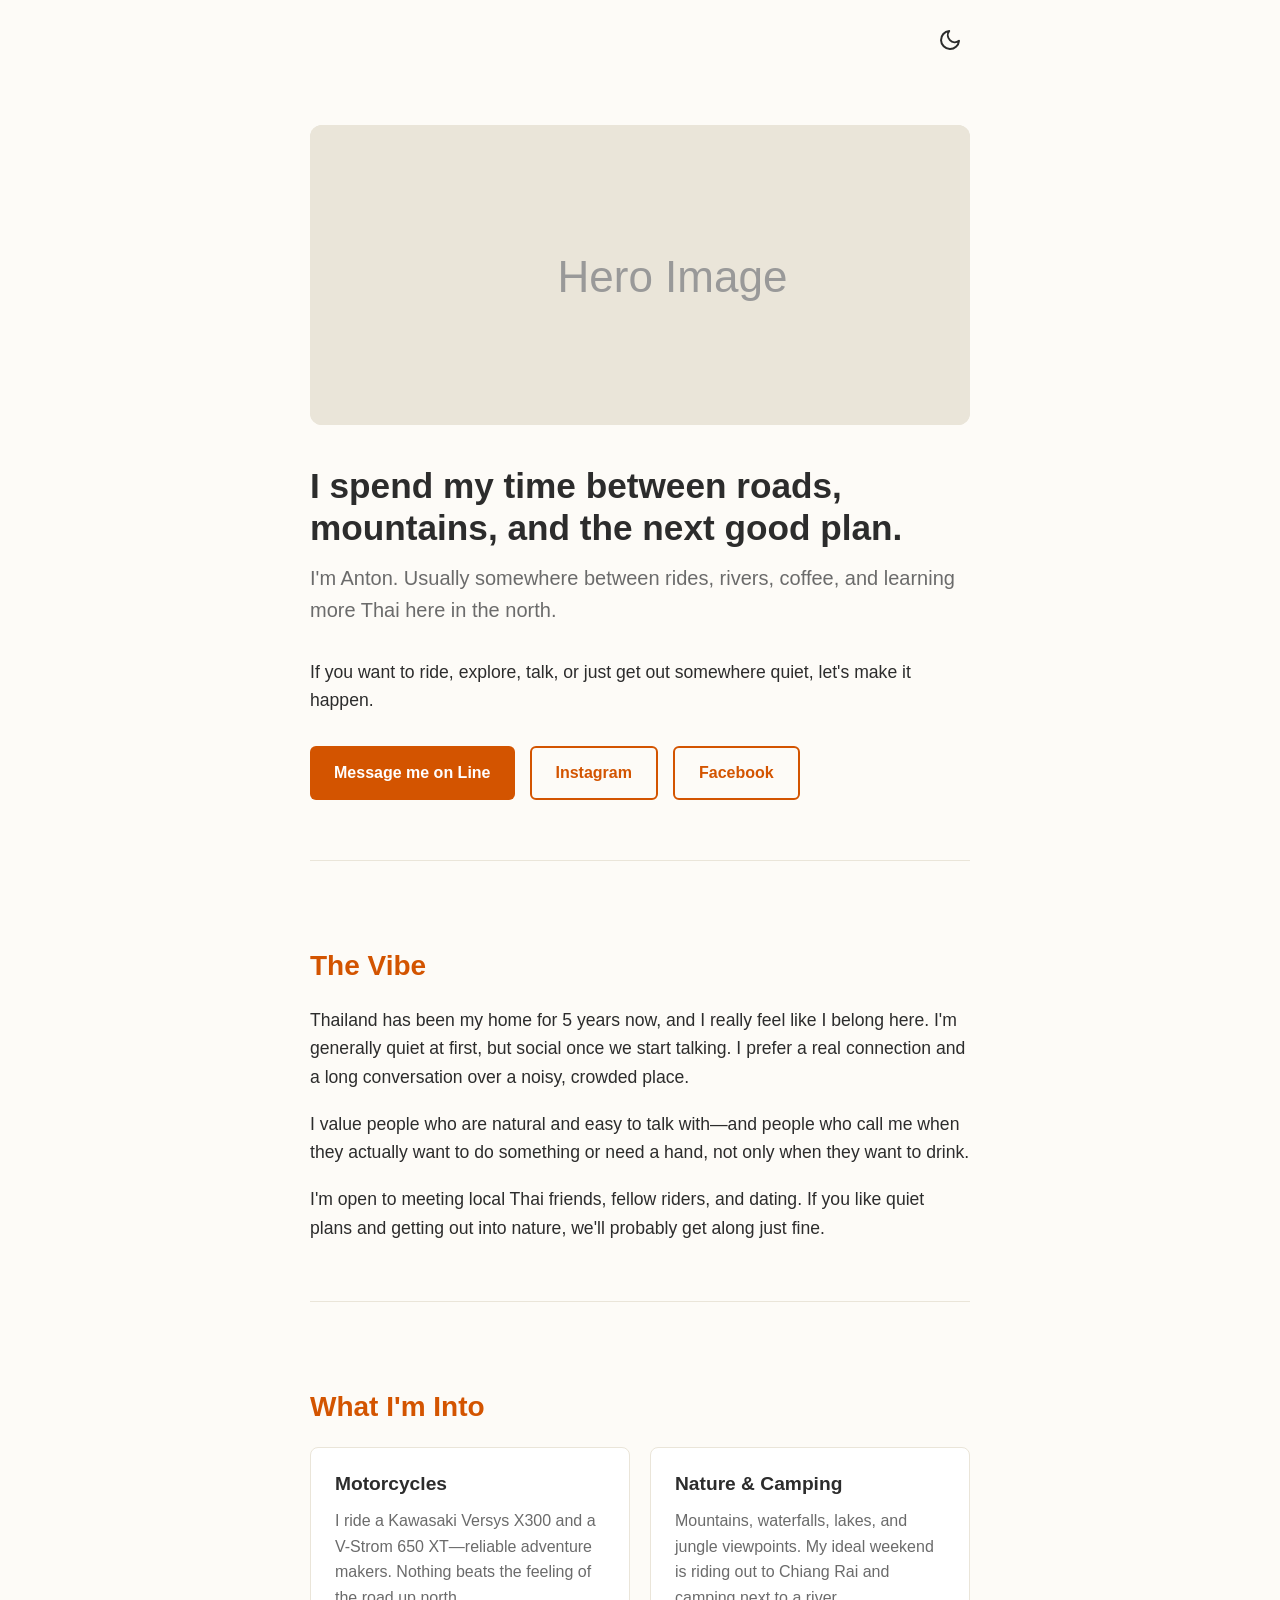
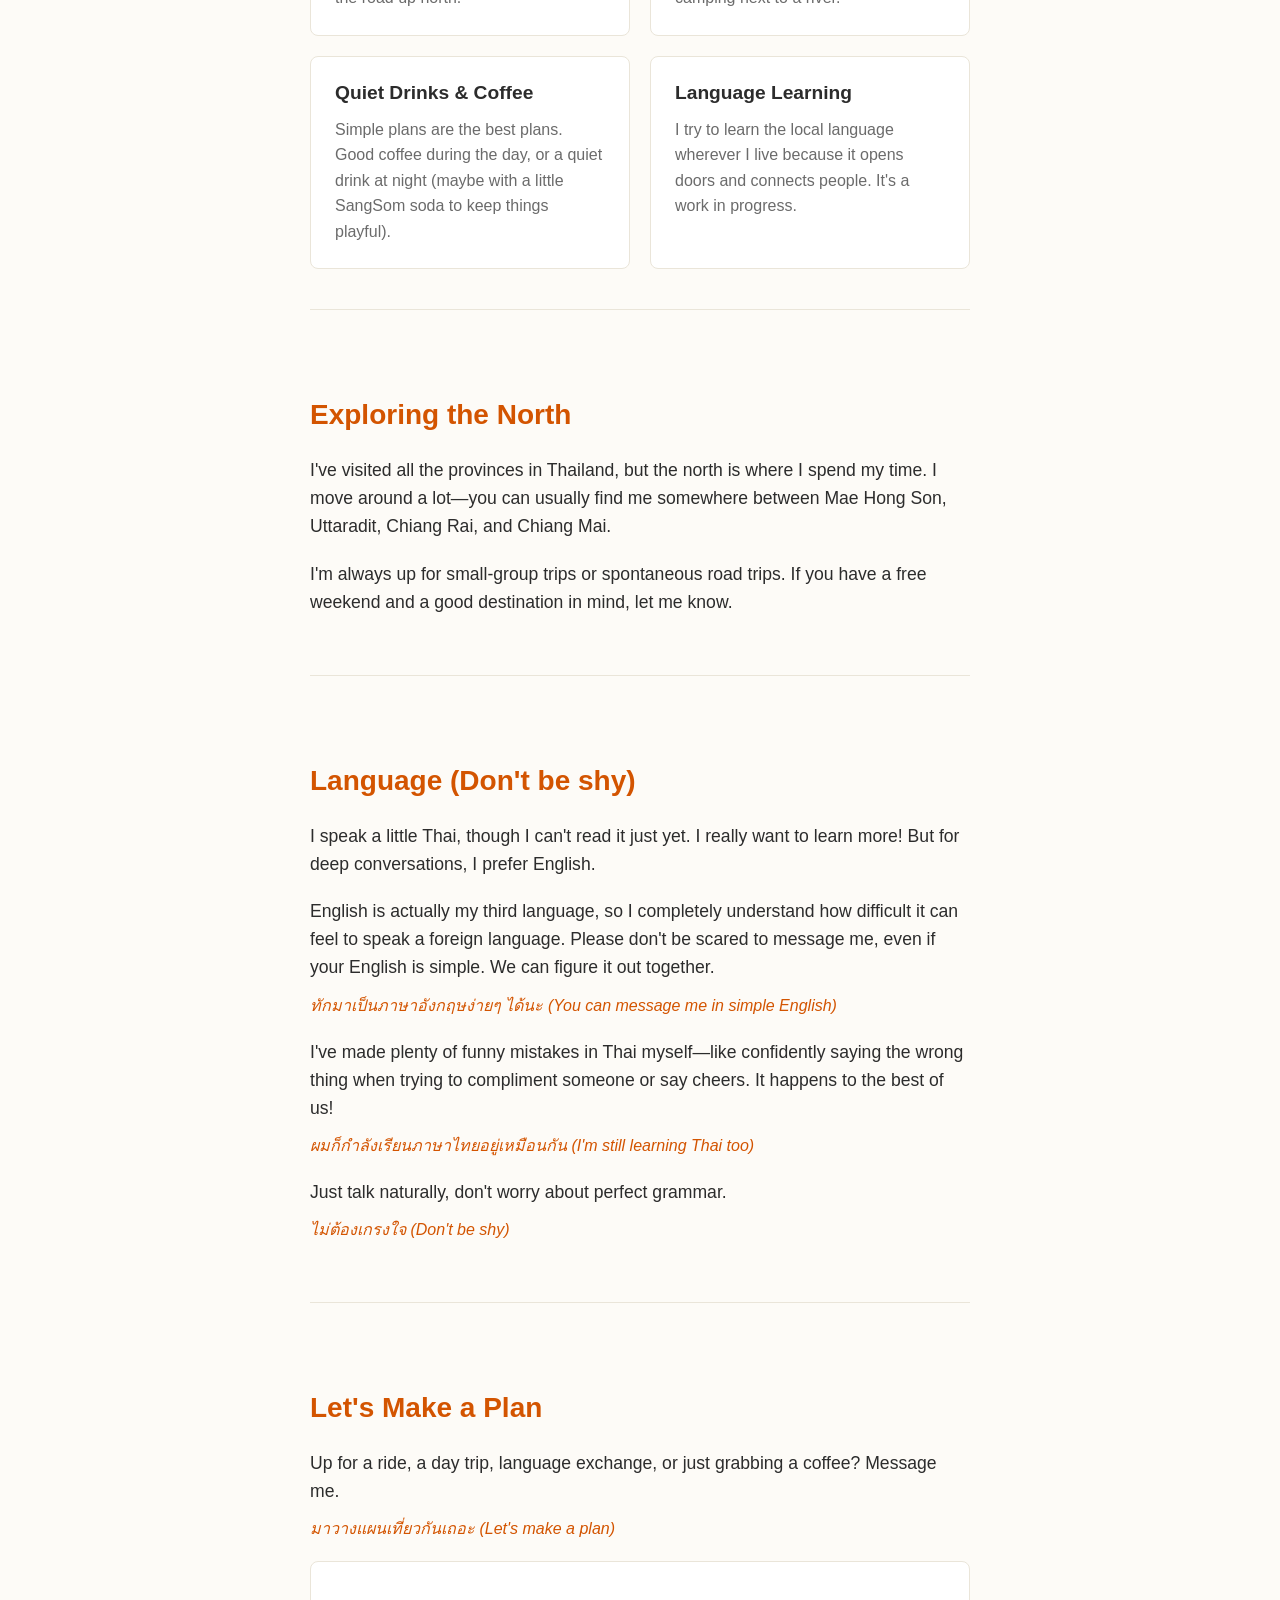
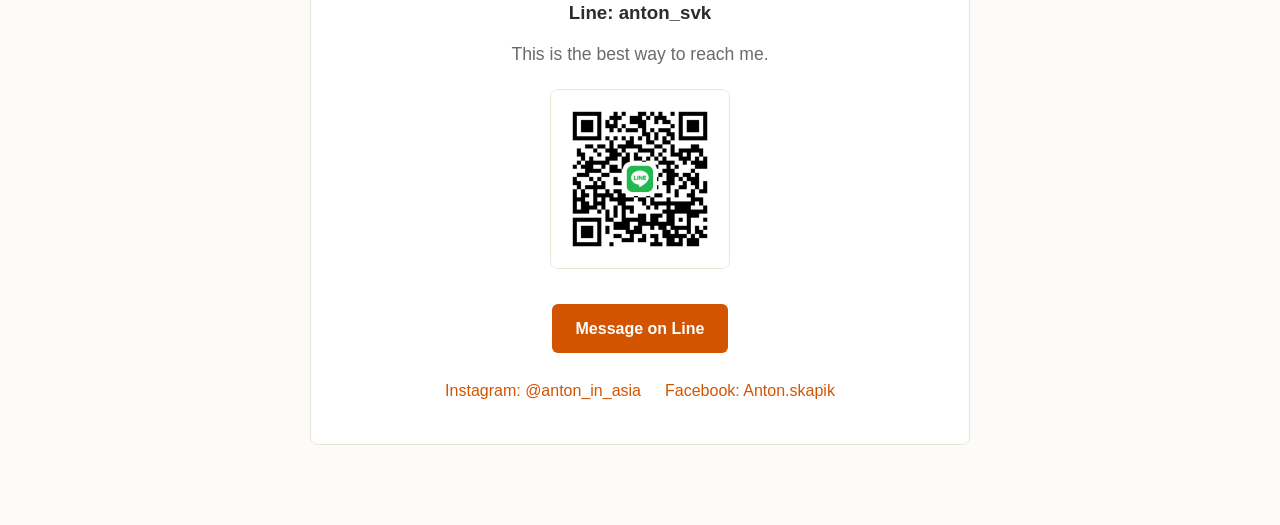
==== journey/index.html @ fae13934 "Add /journey personal landing page" ====
<!DOCTYPE html>
<html lang="en" data-theme="light">
<head>
    <meta charset="UTF-8">
    <meta name="viewport" content="width=device-width, initial-scale=1.0">
    <title>Anton | Let's explore together</title>
    <meta name="description" content="I spend my time between roads, mountains, and the next good plan in North Thailand. Let's explore.">
    <style>
        :root {
            --bg-color: #fdfbf7;
            --text-color: #2c2c2c;
            --text-muted: #6b6b6b;
            --accent-color: #d35400; /* Warm terracotta */
            --accent-hover: #e67e22;
            --card-bg: #ffffff;
            --border-color: #eae5d9;
        }

        [data-theme="dark"] {
            --bg-color: #1a1a1a;
            --text-color: #e8e8e8;
            --text-muted: #a0a0a0;
            --accent-color: #e67e22;
            --accent-hover: #d35400;
            --card-bg: #242424;
            --border-color: #333333;
        }

        * {
            box-sizing: border-box;
            margin: 0;
            padding: 0;
        }

        body {
            font-family: -apple-system, BlinkMacSystemFont, "Segoe UI", Roboto, Helvetica, Arial, sans-serif;
            background-color: var(--bg-color);
            color: var(--text-color);
            line-height: 1.6;
            transition: background-color 0.3s ease, color 0.3s ease;
        }

        .container {
            max-width: 700px;
            margin: 0 auto;
            padding: 0 20px;
        }

        /* Nav & Toggle */
        nav {
            display: flex;
            justify-content: flex-end;
            padding: 20px 0;
        }

        .theme-toggle {
            background: none;
            border: none;
            cursor: pointer;
            color: var(--text-color);
            font-size: 1.2rem;
            padding: 8px;
            border-radius: 50%;
            transition: background-color 0.3s ease;
        }

        .theme-toggle:hover {
            background-color: var(--border-color);
        }

        /* Typography */
        h1, h2, h3 {
            font-weight: 600;
            line-height: 1.2;
            margin-bottom: 1rem;
        }

        h1 {
            font-size: 2.2rem;
            margin-bottom: 0.8rem;
        }

        h2 {
            font-size: 1.75rem;
            margin-top: 3rem;
            margin-bottom: 1.5rem;
            color: var(--accent-color);
        }

        p {
            margin-bottom: 1.2rem;
            font-size: 1.1rem;
        }

        .thai-text {
            color: var(--accent-color);
            font-style: italic;
            font-size: 1rem;
            display: block;
            margin-top: -0.5rem;
            margin-bottom: 1.2rem;
        }

        /* Hero */
        .hero {
            padding: 40px 0 60px 0;
            text-align: left;
        }

        .hero-image {
            width: 100%;
            height: 300px;
            border-radius: 12px;
            object-fit: cover;
            margin-bottom: 2rem;
            background-color: var(--border-color);
        }

        .hero-subtitle {
            font-size: 1.25rem;
            color: var(--text-muted);
            margin-bottom: 2rem;
        }

        /* Buttons & Links */
        .btn {
            display: inline-flex;
            align-items: center;
            justify-content: center;
            padding: 12px 24px;
            background-color: var(--accent-color);
            color: #ffffff;
            text-decoration: none;
            border-radius: 6px;
            font-weight: 600;
            transition: background-color 0.2s ease;
            text-align: center;
        }

        [data-theme="dark"] .btn {
            color: #1a1a1a;
        }

        [data-theme="dark"] .btn:hover {
            color: #1a1a1a;
        }

        .btn:hover {
            background-color: var(--accent-hover);
            color: #ffffff;
        }

        .btn-outline {
            background-color: transparent;
            color: var(--accent-color);
            border: 2px solid var(--accent-color);
        }

        [data-theme="dark"] .btn-outline {
            color: var(--accent-color);
        }

        .btn-outline:hover {
            background-color: var(--accent-color);
            color: #ffffff;
        }

        [data-theme="dark"] .btn-outline:hover {
            color: #1a1a1a;
        }

        .cta-group {
            display: flex;
            gap: 15px;
            flex-wrap: wrap;
            margin-top: 2rem;
        }

        a {
            color: var(--accent-color);
            text-decoration: none;
        }

        a:hover {
            text-decoration: underline;
        }

        /* Sections */
        section {
            padding: 40px 0;
            border-bottom: 1px solid var(--border-color);
        }

        section:last-child {
            border-bottom: none;
            padding-bottom: 80px;
        }

        /* Cards for 'What I'm into' */
        .cards {
            display: grid;
            grid-template-columns: 1fr;
            gap: 20px;
        }

        @media (min-width: 600px) {
            .cards {
                grid-template-columns: 1fr 1fr;
            }
        }

        .card {
            background-color: var(--card-bg);
            border: 1px solid var(--border-color);
            padding: 24px;
            border-radius: 8px;
        }

        .card h3 {
            font-size: 1.2rem;
            margin-bottom: 0.8rem;
        }

        .card p {
            font-size: 1rem;
            margin-bottom: 0;
            color: var(--text-muted);
        }

        /* Contact Section */
        .contact-box {
            background-color: var(--card-bg);
            border: 1px solid var(--border-color);
            padding: 40px 20px;
            border-radius: 8px;
            text-align: center;
        }

        .qr-code {
            max-width: 180px;
            width: 100%;
            border-radius: 8px;
            margin: 20px auto;
            display: block;
            border: 1px solid var(--border-color);
        }

        .social-links {
            margin-top: 25px;
            display: flex;
            flex-direction: column;
            align-items: center;
            gap: 12px;
        }

        @media (min-width: 500px) {
            .social-links {
                flex-direction: row;
                justify-content: center;
                gap: 24px;
            }
        }

        .social-links a {
            font-weight: 500;
        }
    </style>
</head>
<body>
    <div class="container">
        <nav>
            <button class="theme-toggle" id="theme-toggle" aria-label="Toggle dark mode">
                <svg width="24" height="24" viewBox="0 0 24 24" fill="none" stroke="currentColor" stroke-width="2" stroke-linecap="round" stroke-linejoin="round" class="moon-icon"><path d="M21 12.79A9 9 0 1 1 11.21 3 7 7 0 0 0 21 12.79z"></path></svg>
            </button>
        </nav>

        <main>
            <!-- 1. Hero -->
            <section class="hero">
                <img src="data:image/svg+xml;charset=UTF-8,%3Csvg%20width%3D%22800%22%20height%3D%22400%22%20xmlns%3D%22http%3A%2F%2Fwww.w3.org%2F2000%2Fsvg%22%20viewBox%3D%220%200%20800%20400%22%20preserveAspectRatio%3D%22none%22%3E%3Crect%20width%3D%22800%22%20height%3D%22400%22%20fill%3D%22%23eae5d9%22%3E%3C%2Frect%3E%3Cg%3E%3Ctext%20x%3D%22300%22%20y%3D%22220%22%20fill%3D%22%23999%22%20font-family%3D%22sans-serif%22%20font-size%3D%2240pt%22%3EHero%20Image%3C%2Ftext%3E%3C%2Fg%3E%3C%2Fsvg%3E" alt="Anton exploring North Thailand" class="hero-image">
                <h1>I spend my time between roads, mountains, and the next good plan.</h1>
                <p class="hero-subtitle">I'm Anton. Usually somewhere between rides, rivers, coffee, and learning more Thai here in the north.</p>
                <p>If you want to ride, explore, talk, or just get out somewhere quiet, let's make it happen.</p>
                <div class="cta-group">
                    <a href="https://line.me/ti/p/~anton_svk" class="btn" target="_blank" rel="noopener noreferrer">Message me on Line</a>
                    <a href="https://instagram.com/anton_in_asia" class="btn btn-outline" target="_blank" rel="noopener noreferrer">Instagram</a>
                    <a href="https://facebook.com/Anton.skapik" class="btn btn-outline" target="_blank" rel="noopener noreferrer">Facebook</a>
                </div>
            </section>

            <!-- 2. About / vibe -->
            <section id="vibe">
                <h2>The Vibe</h2>
                <p>Thailand has been my home for 5 years now, and I really feel like I belong here. I'm generally quiet at first, but social once we start talking. I prefer a real connection and a long conversation over a noisy, crowded place.</p>
                <p>I value people who are natural and easy to talk with—and people who call me when they actually want to do something or need a hand, not only when they want to drink.</p>
                <p>I'm open to meeting local Thai friends, fellow riders, and dating. If you like quiet plans and getting out into nature, we'll probably get along just fine.</p>
            </section>

            <!-- 3. What I'm into -->
            <section id="interests">
                <h2>What I'm Into</h2>
                <div class="cards">
                    <div class="card">
                        <h3>Motorcycles</h3>
                        <p>I ride a Kawasaki Versys X300 and a V-Strom 650 XT—reliable adventure makers. Nothing beats the feeling of the road up north.</p>
                    </div>
                    <div class="card">
                        <h3>Nature & Camping</h3>
                        <p>Mountains, waterfalls, lakes, and jungle viewpoints. My ideal weekend is riding out to Chiang Rai and camping next to a river.</p>
                    </div>
                    <div class="card">
                        <h3>Quiet Drinks & Coffee</h3>
                        <p>Simple plans are the best plans. Good coffee during the day, or a quiet drink at night (maybe with a little SangSom soda to keep things playful).</p>
                    </div>
                    <div class="card">
                        <h3>Language Learning</h3>
                        <p>I try to learn the local language wherever I live because it opens doors and connects people. It's a work in progress.</p>
                    </div>
                </div>
            </section>

            <!-- 4. North Thailand / exploring -->
            <section id="exploring">
                <h2>Exploring the North</h2>
                <p>I've visited all the provinces in Thailand, but the north is where I spend my time. I move around a lot—you can usually find me somewhere between Mae Hong Son, Uttaradit, Chiang Rai, and Chiang Mai.</p>
                <p>I'm always up for small-group trips or spontaneous road trips. If you have a free weekend and a good destination in mind, let me know.</p>
            </section>

            <!-- 5. Language / don't be shy -->
            <section id="language">
                <h2>Language (Don't be shy)</h2>
                <p>I speak a little Thai, though I can't read it just yet. I really want to learn more! But for deep conversations, I prefer English.</p>
                <p>English is actually my third language, so I completely understand how difficult it can feel to speak a foreign language. Please don't be scared to message me, even if your English is simple. We can figure it out together.</p>
                <span class="thai-text">ทักมาเป็นภาษาอังกฤษง่ายๆ ได้นะ (You can message me in simple English)</span>

                <p>I've made plenty of funny mistakes in Thai myself—like confidently saying the wrong thing when trying to compliment someone or say cheers. It happens to the best of us!</p>
                <span class="thai-text">ผมก็กำลังเรียนภาษาไทยอยู่เหมือนกัน (I'm still learning Thai too)</span>

                <p>Just talk naturally, don't worry about perfect grammar.</p>
                <span class="thai-text">ไม่ต้องเกรงใจ (Don't be shy)</span>
            </section>

            <!-- 6. Contact / make a plan -->
            <section id="contact">
                <h2>Let's Make a Plan</h2>
                <p>Up for a ride, a day trip, language exchange, or just grabbing a coffee? Message me.</p>
                <span class="thai-text">มาวางแผนเที่ยวกันเถอะ (Let's make a plan)</span>

                <div class="contact-box">
                    <h3>Line: anton_svk</h3>
                    <p style="color: var(--text-muted); margin-top: 0.5rem;">This is the best way to reach me.</p>
                    <img src="line_qr.jpg" alt="Anton's Line QR Code" class="qr-code">
                    <a href="https://line.me/ti/p/~anton_svk" class="btn" target="_blank" rel="noopener noreferrer" style="margin-top: 15px;">Message on Line</a>

                    <div class="social-links">
                        <a href="https://instagram.com/anton_in_asia" target="_blank" rel="noopener noreferrer">Instagram: @anton_in_asia</a>
                        <a href="https://facebook.com/Anton.skapik" target="_blank" rel="noopener noreferrer">Facebook: Anton.skapik</a>
                    </div>
                </div>
            </section>
        </main>
    </div>

    <script>
        // Light/Dark mode toggle
        const themeToggle = document.getElementById('theme-toggle');
        const htmlElement = document.documentElement;

        // Check for saved user preference
        const savedTheme = localStorage.getItem('journey-theme');
        if (savedTheme) {
            htmlElement.setAttribute('data-theme', savedTheme);
        } else if (window.matchMedia && window.matchMedia('(prefers-color-scheme: dark)').matches) {
            htmlElement.setAttribute('data-theme', 'dark');
        }

        themeToggle.addEventListener('click', () => {
            const currentTheme = htmlElement.getAttribute('data-theme');
            const newTheme = currentTheme === 'dark' ? 'light' : 'dark';

            htmlElement.setAttribute('data-theme', newTheme);
            localStorage.setItem('journey-theme', newTheme);
        });
    </script>
</body>
</html>
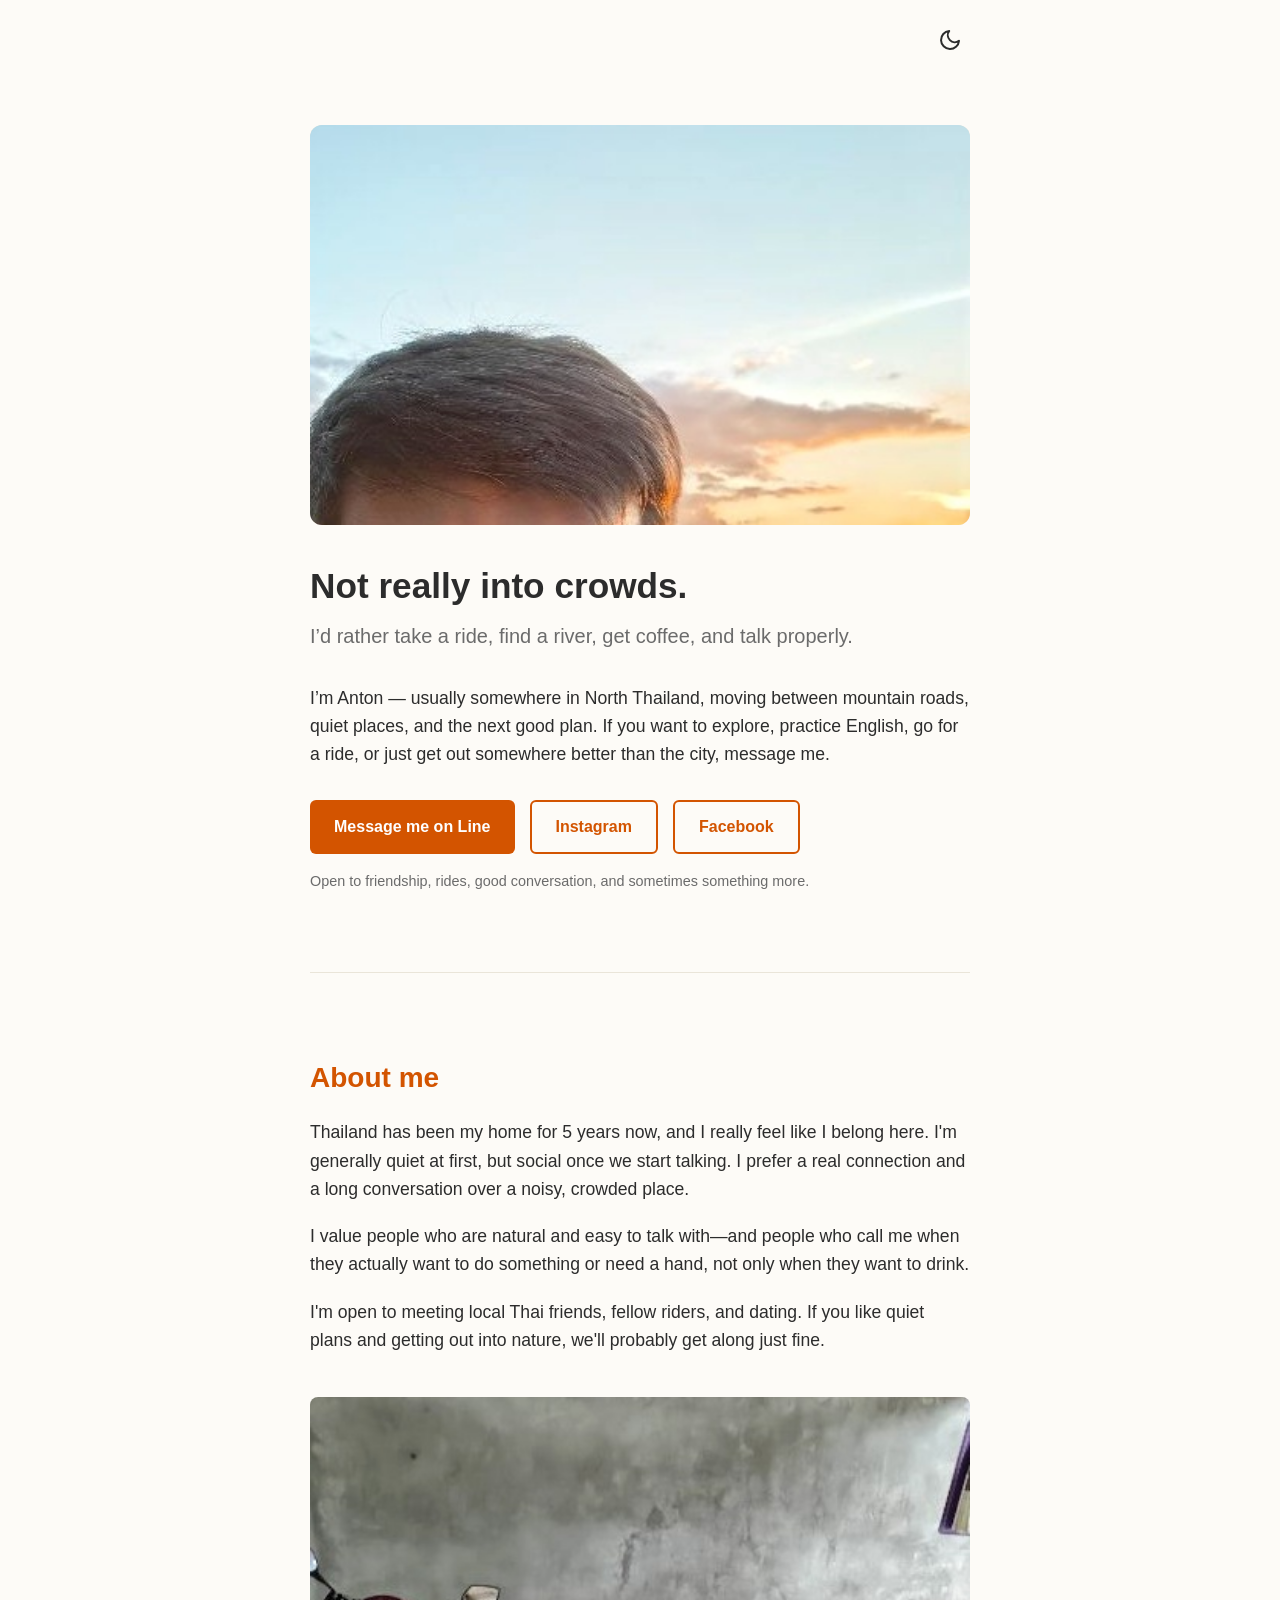
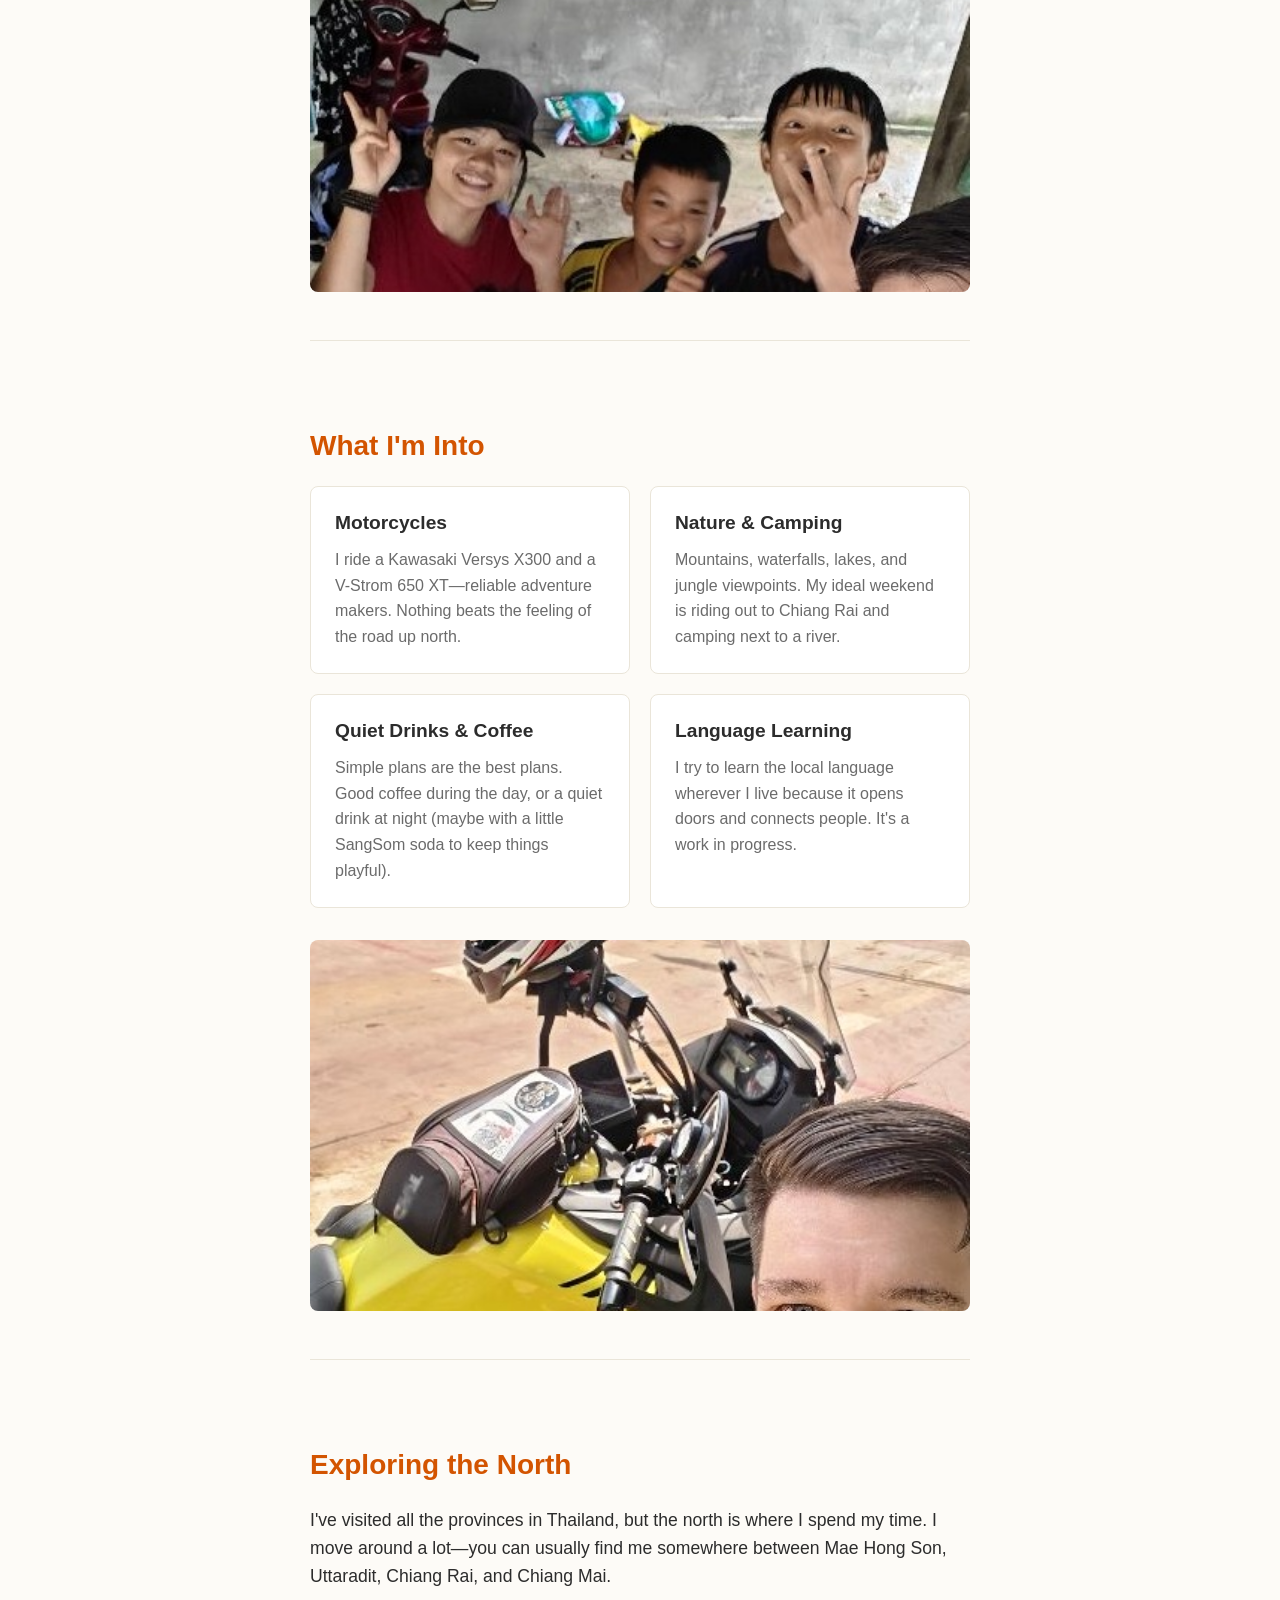
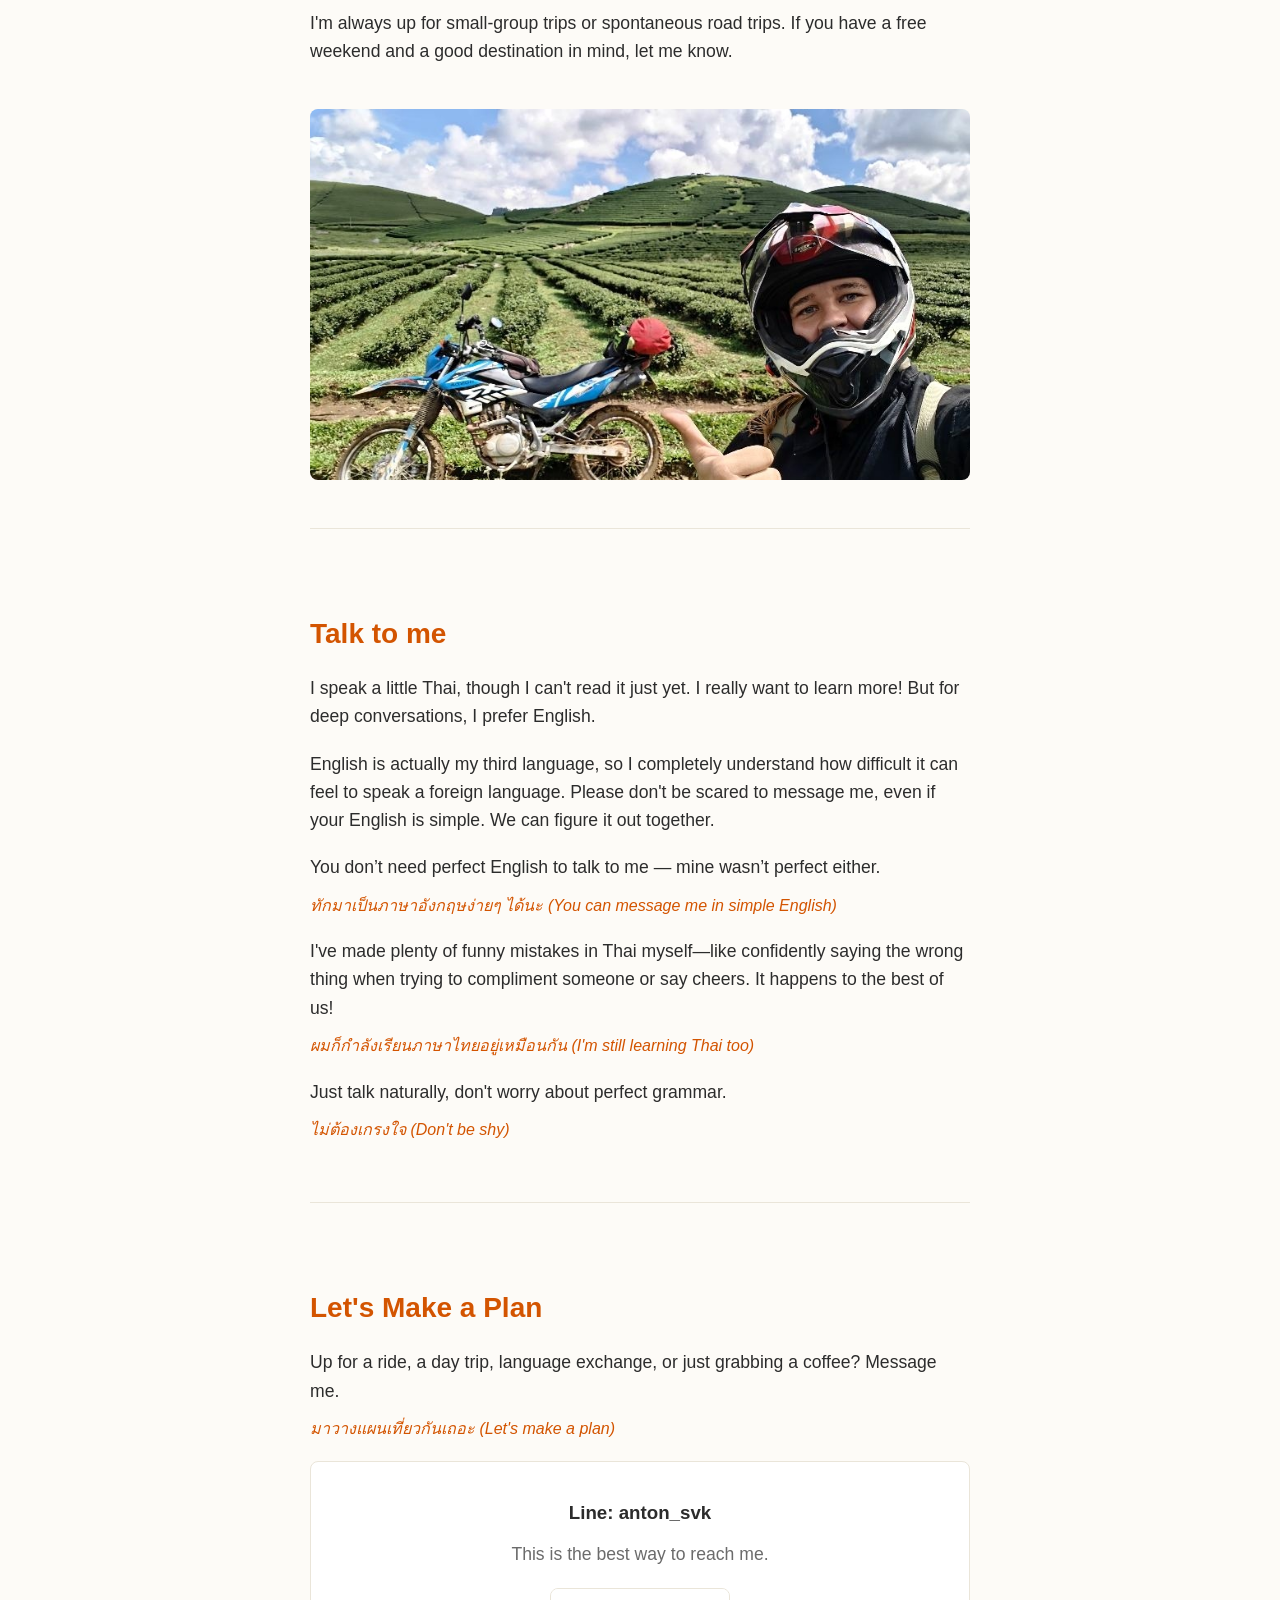
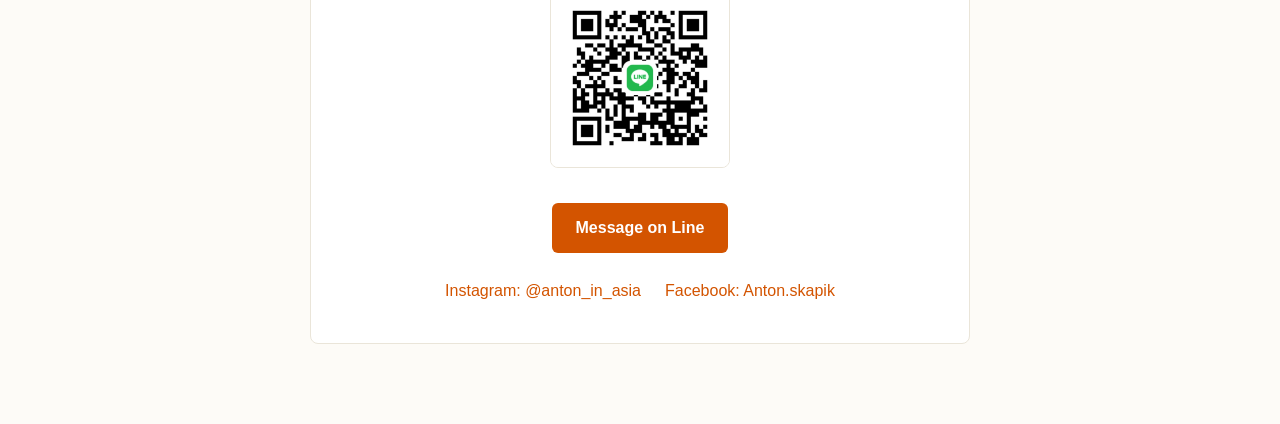
==== commit 311c4713: "Update journey page with new copy and photos" ====
--- a/journey/index.html
+++ b/journey/index.html
@@ -109,9 +109,10 @@
 
         .hero-image {
             width: 100%;
-            height: 300px;
+            height: 400px;
             border-radius: 12px;
             object-fit: cover;
+            object-position: center 20%;
             margin-bottom: 2rem;
             background-color: var(--border-color);
         }
@@ -277,23 +278,25 @@
         <main>
             <!-- 1. Hero -->
             <section class="hero">
-                <img src="data:image/svg+xml;charset=UTF-8,%3Csvg%20width%3D%22800%22%20height%3D%22400%22%20xmlns%3D%22http%3A%2F%2Fwww.w3.org%2F2000%2Fsvg%22%20viewBox%3D%220%200%20800%20400%22%20preserveAspectRatio%3D%22none%22%3E%3Crect%20width%3D%22800%22%20height%3D%22400%22%20fill%3D%22%23eae5d9%22%3E%3C%2Frect%3E%3Cg%3E%3Ctext%20x%3D%22300%22%20y%3D%22220%22%20fill%3D%22%23999%22%20font-family%3D%22sans-serif%22%20font-size%3D%2240pt%22%3EHero%20Image%3C%2Ftext%3E%3C%2Fg%3E%3C%2Fsvg%3E" alt="Anton exploring North Thailand" class="hero-image">
-                <h1>I spend my time between roads, mountains, and the next good plan.</h1>
-                <p class="hero-subtitle">I'm Anton. Usually somewhere between rides, rivers, coffee, and learning more Thai here in the north.</p>
-                <p>If you want to ride, explore, talk, or just get out somewhere quiet, let's make it happen.</p>
+                <img src="32409d59.jpg" alt="Anton exploring North Thailand" class="hero-image">
+                <h1>Not really into crowds.</h1>
+                <p class="hero-subtitle">I’d rather take a ride, find a river, get coffee, and talk properly.</p>
+                <p>I’m Anton — usually somewhere in North Thailand, moving between mountain roads, quiet places, and the next good plan. If you want to explore, practice English, go for a ride, or just get out somewhere better than the city, message me.</p>
                 <div class="cta-group">
                     <a href="https://line.me/ti/p/~anton_svk" class="btn" target="_blank" rel="noopener noreferrer">Message me on Line</a>
                     <a href="https://instagram.com/anton_in_asia" class="btn btn-outline" target="_blank" rel="noopener noreferrer">Instagram</a>
                     <a href="https://facebook.com/Anton.skapik" class="btn btn-outline" target="_blank" rel="noopener noreferrer">Facebook</a>
                 </div>
+                <p style="font-size: 0.9rem; color: var(--text-muted); margin-top: 1rem;">Open to friendship, rides, good conversation, and sometimes something more.</p>
             </section>
 
             <!-- 2. About / vibe -->
             <section id="vibe">
-                <h2>The Vibe</h2>
+                <h2>About me</h2>
                 <p>Thailand has been my home for 5 years now, and I really feel like I belong here. I'm generally quiet at first, but social once we start talking. I prefer a real connection and a long conversation over a noisy, crowded place.</p>
                 <p>I value people who are natural and easy to talk with—and people who call me when they actually want to do something or need a hand, not only when they want to drink.</p>
                 <p>I'm open to meeting local Thai friends, fellow riders, and dating. If you like quiet plans and getting out into nature, we'll probably get along just fine.</p>
+                <img src="a9fad962.jpg" alt="Anton with local kids" style="width: 100%; border-radius: 8px; margin-top: 1.5rem; object-fit: cover; aspect-ratio: 4/3; object-position: center top;">
             </section>
 
             <!-- 3. What I'm into -->
@@ -317,6 +320,7 @@
                         <p>I try to learn the local language wherever I live because it opens doors and connects people. It's a work in progress.</p>
                     </div>
                 </div>
+                <img src="44caabcc.jpg" alt="Anton with motorbike" style="width: 100%; border-radius: 8px; margin-top: 2rem; object-fit: cover; aspect-ratio: 16/9; object-position: center;">
             </section>
 
             <!-- 4. North Thailand / exploring -->
@@ -324,13 +328,15 @@
                 <h2>Exploring the North</h2>
                 <p>I've visited all the provinces in Thailand, but the north is where I spend my time. I move around a lot—you can usually find me somewhere between Mae Hong Son, Uttaradit, Chiang Rai, and Chiang Mai.</p>
                 <p>I'm always up for small-group trips or spontaneous road trips. If you have a free weekend and a good destination in mind, let me know.</p>
+                <img src="e7f54124.jpg" alt="Scenic mountain view" style="width: 100%; border-radius: 8px; margin-top: 1.5rem; object-fit: cover; aspect-ratio: 16/9; object-position: center;">
             </section>
 
             <!-- 5. Language / don't be shy -->
             <section id="language">
-                <h2>Language (Don't be shy)</h2>
+                <h2>Talk to me</h2>
                 <p>I speak a little Thai, though I can't read it just yet. I really want to learn more! But for deep conversations, I prefer English.</p>
                 <p>English is actually my third language, so I completely understand how difficult it can feel to speak a foreign language. Please don't be scared to message me, even if your English is simple. We can figure it out together.</p>
+                <p>You don’t need perfect English to talk to me — mine wasn’t perfect either.</p>
                 <span class="thai-text">ทักมาเป็นภาษาอังกฤษง่ายๆ ได้นะ (You can message me in simple English)</span>
 
                 <p>I've made plenty of funny mistakes in Thai myself—like confidently saying the wrong thing when trying to compliment someone or say cheers. It happens to the best of us!</p>
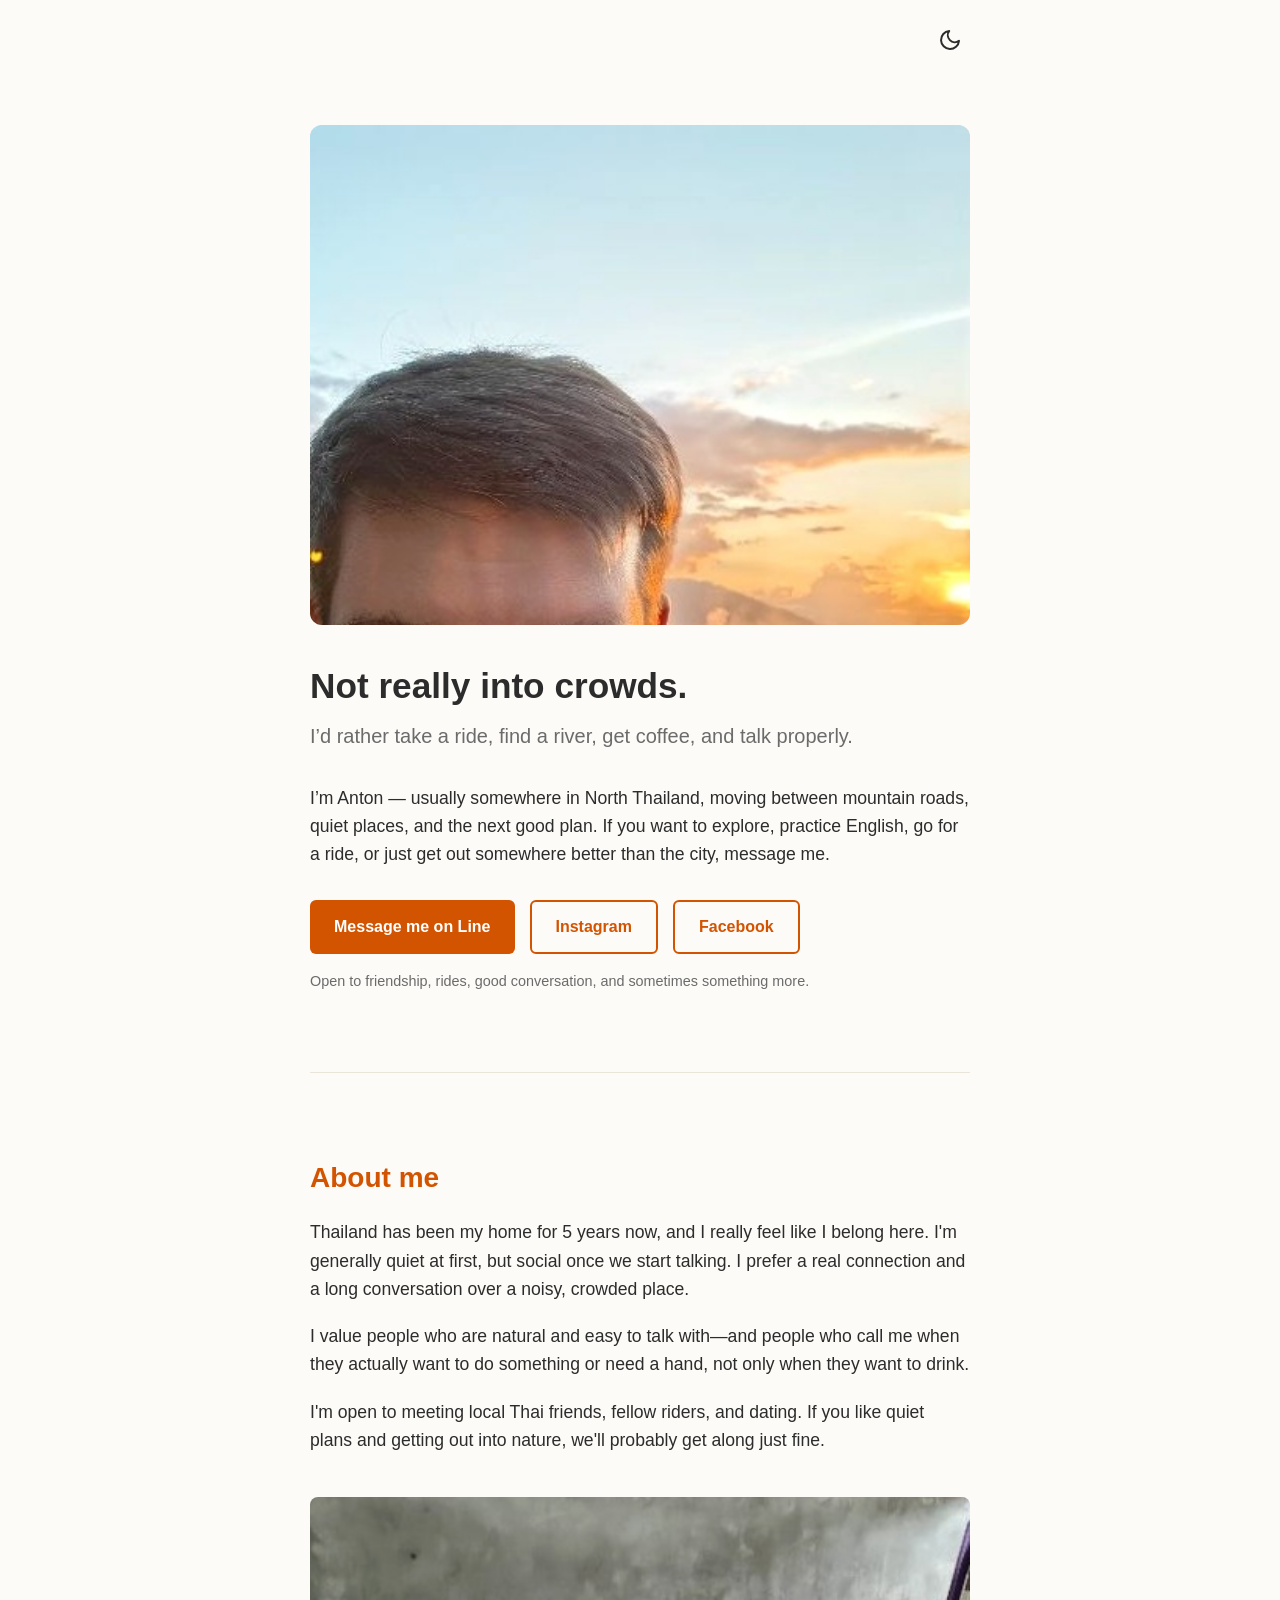
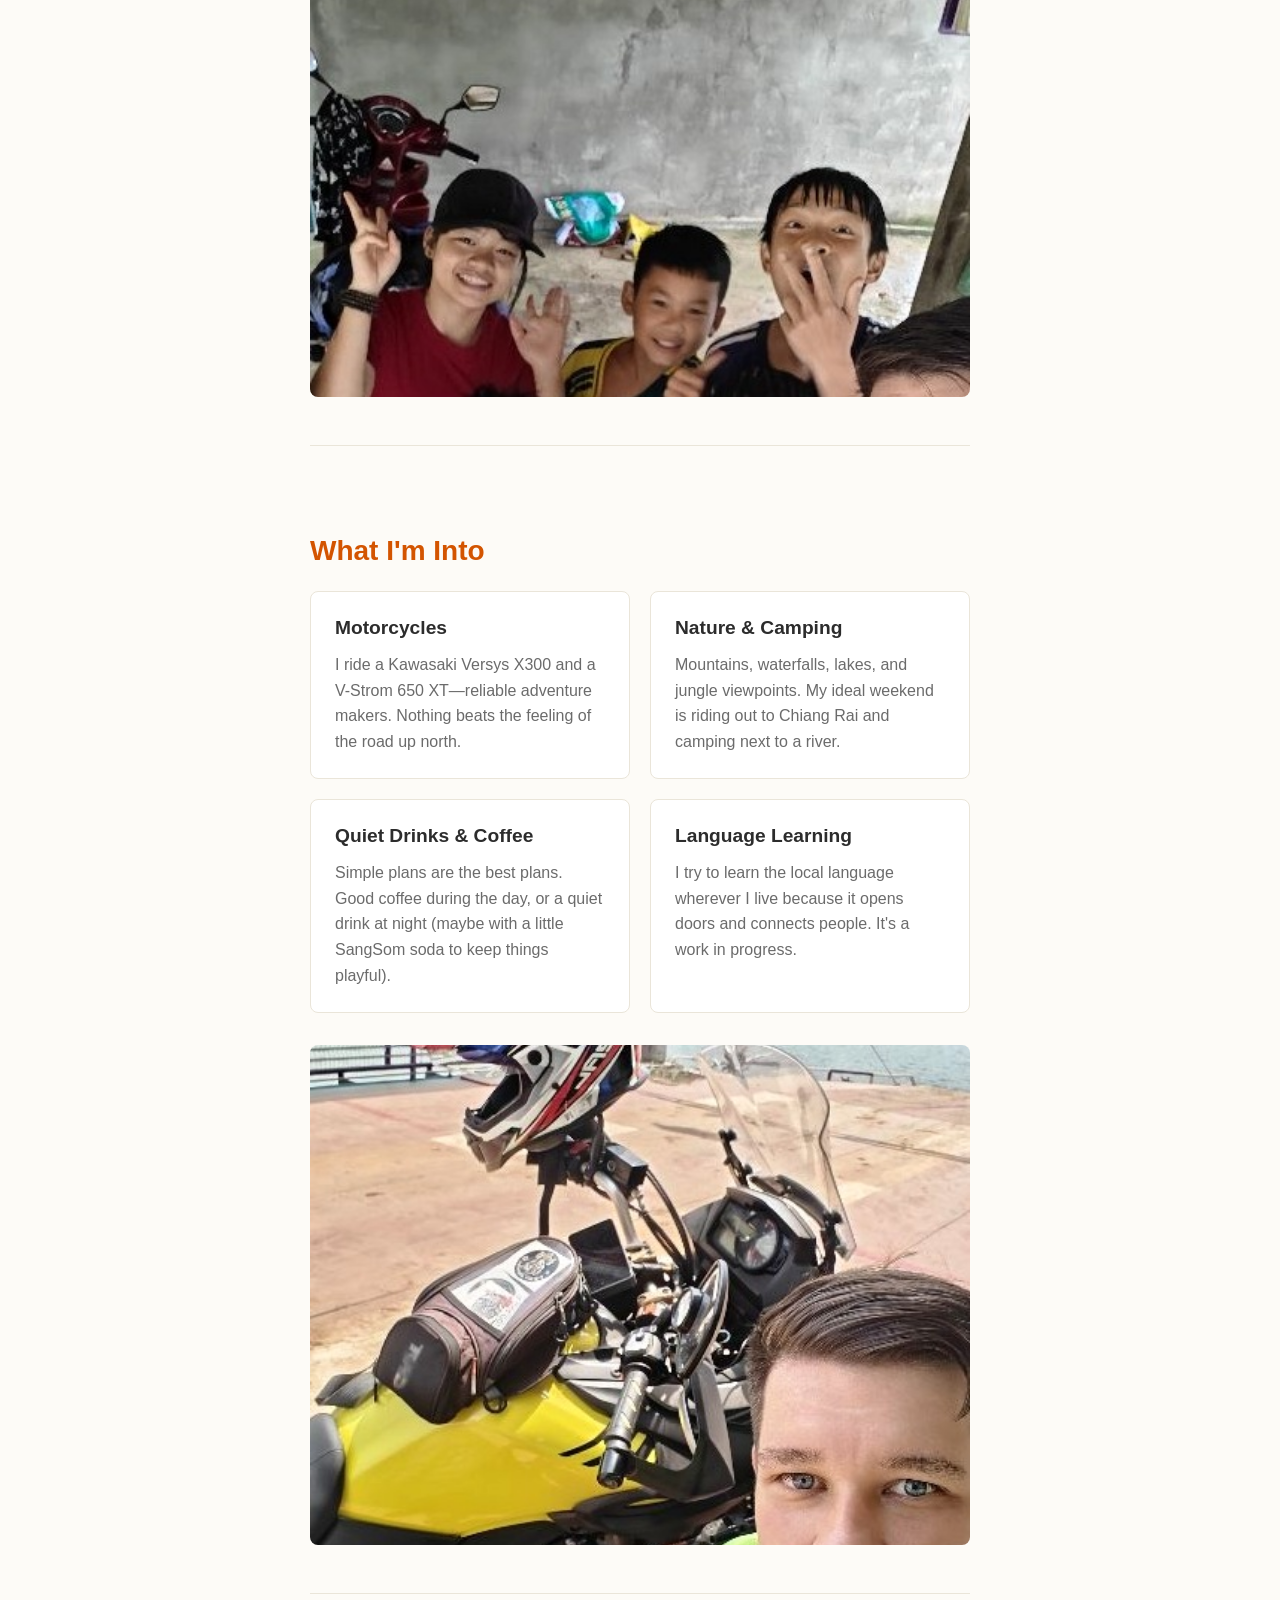
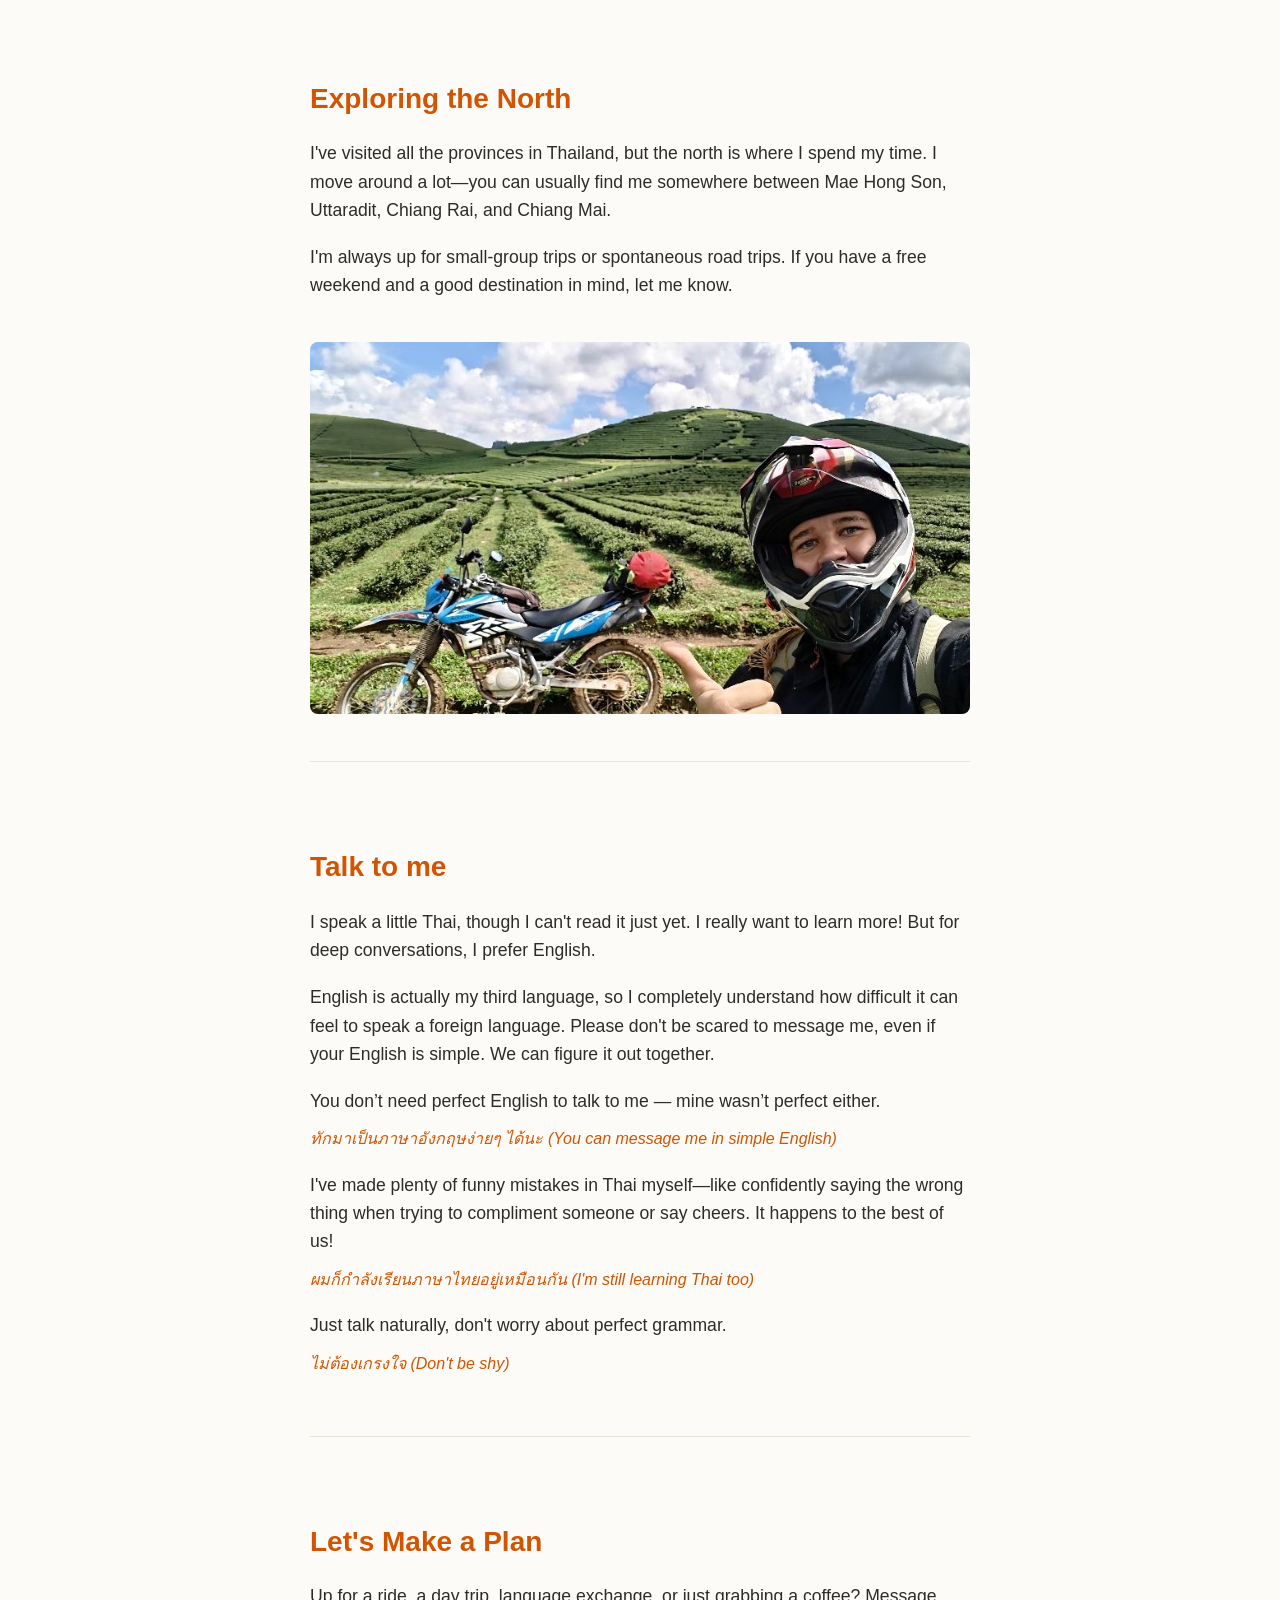
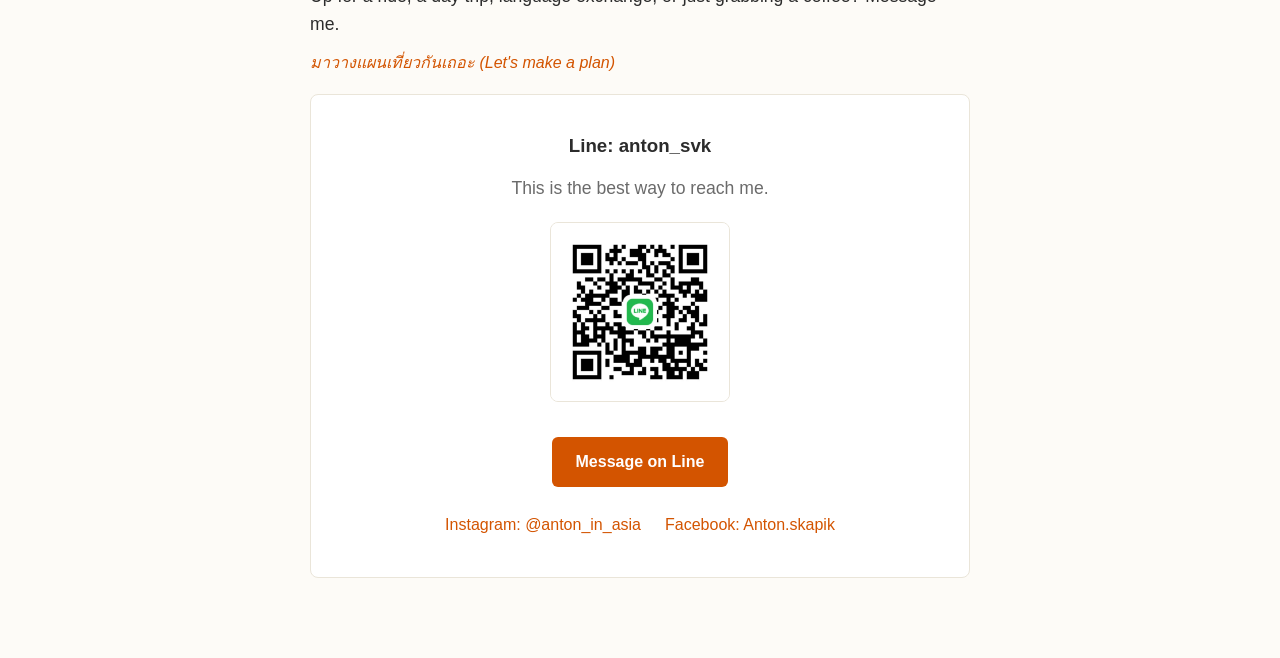
==== commit 78204fa6: "Update /journey page with new copy and photos - Replaced hero copy to be more personal and inviting." ====
--- a/journey/index.html
+++ b/journey/index.html
@@ -109,7 +109,7 @@
 
         .hero-image {
             width: 100%;
-            height: 400px;
+            max-height: 500px;
             border-radius: 12px;
             object-fit: cover;
             object-position: center 20%;
@@ -296,7 +296,7 @@
                 <p>Thailand has been my home for 5 years now, and I really feel like I belong here. I'm generally quiet at first, but social once we start talking. I prefer a real connection and a long conversation over a noisy, crowded place.</p>
                 <p>I value people who are natural and easy to talk with—and people who call me when they actually want to do something or need a hand, not only when they want to drink.</p>
                 <p>I'm open to meeting local Thai friends, fellow riders, and dating. If you like quiet plans and getting out into nature, we'll probably get along just fine.</p>
-                <img src="a9fad962.jpg" alt="Anton with local kids" style="width: 100%; border-radius: 8px; margin-top: 1.5rem; object-fit: cover; aspect-ratio: 4/3; object-position: center top;">
+                <img src="a9fad962.jpg" alt="Anton with local kids" style="width: 100%; max-height: 500px; border-radius: 8px; margin-top: 1.5rem; object-fit: cover; object-position: center top;">
             </section>
 
             <!-- 3. What I'm into -->
@@ -320,7 +320,7 @@
                         <p>I try to learn the local language wherever I live because it opens doors and connects people. It's a work in progress.</p>
                     </div>
                 </div>
-                <img src="44caabcc.jpg" alt="Anton with motorbike" style="width: 100%; border-radius: 8px; margin-top: 2rem; object-fit: cover; aspect-ratio: 16/9; object-position: center;">
+                <img src="44caabcc.jpg" alt="Anton with motorbike" style="width: 100%; max-height: 500px; border-radius: 8px; margin-top: 2rem; object-fit: cover; object-position: center;">
             </section>
 
             <!-- 4. North Thailand / exploring -->
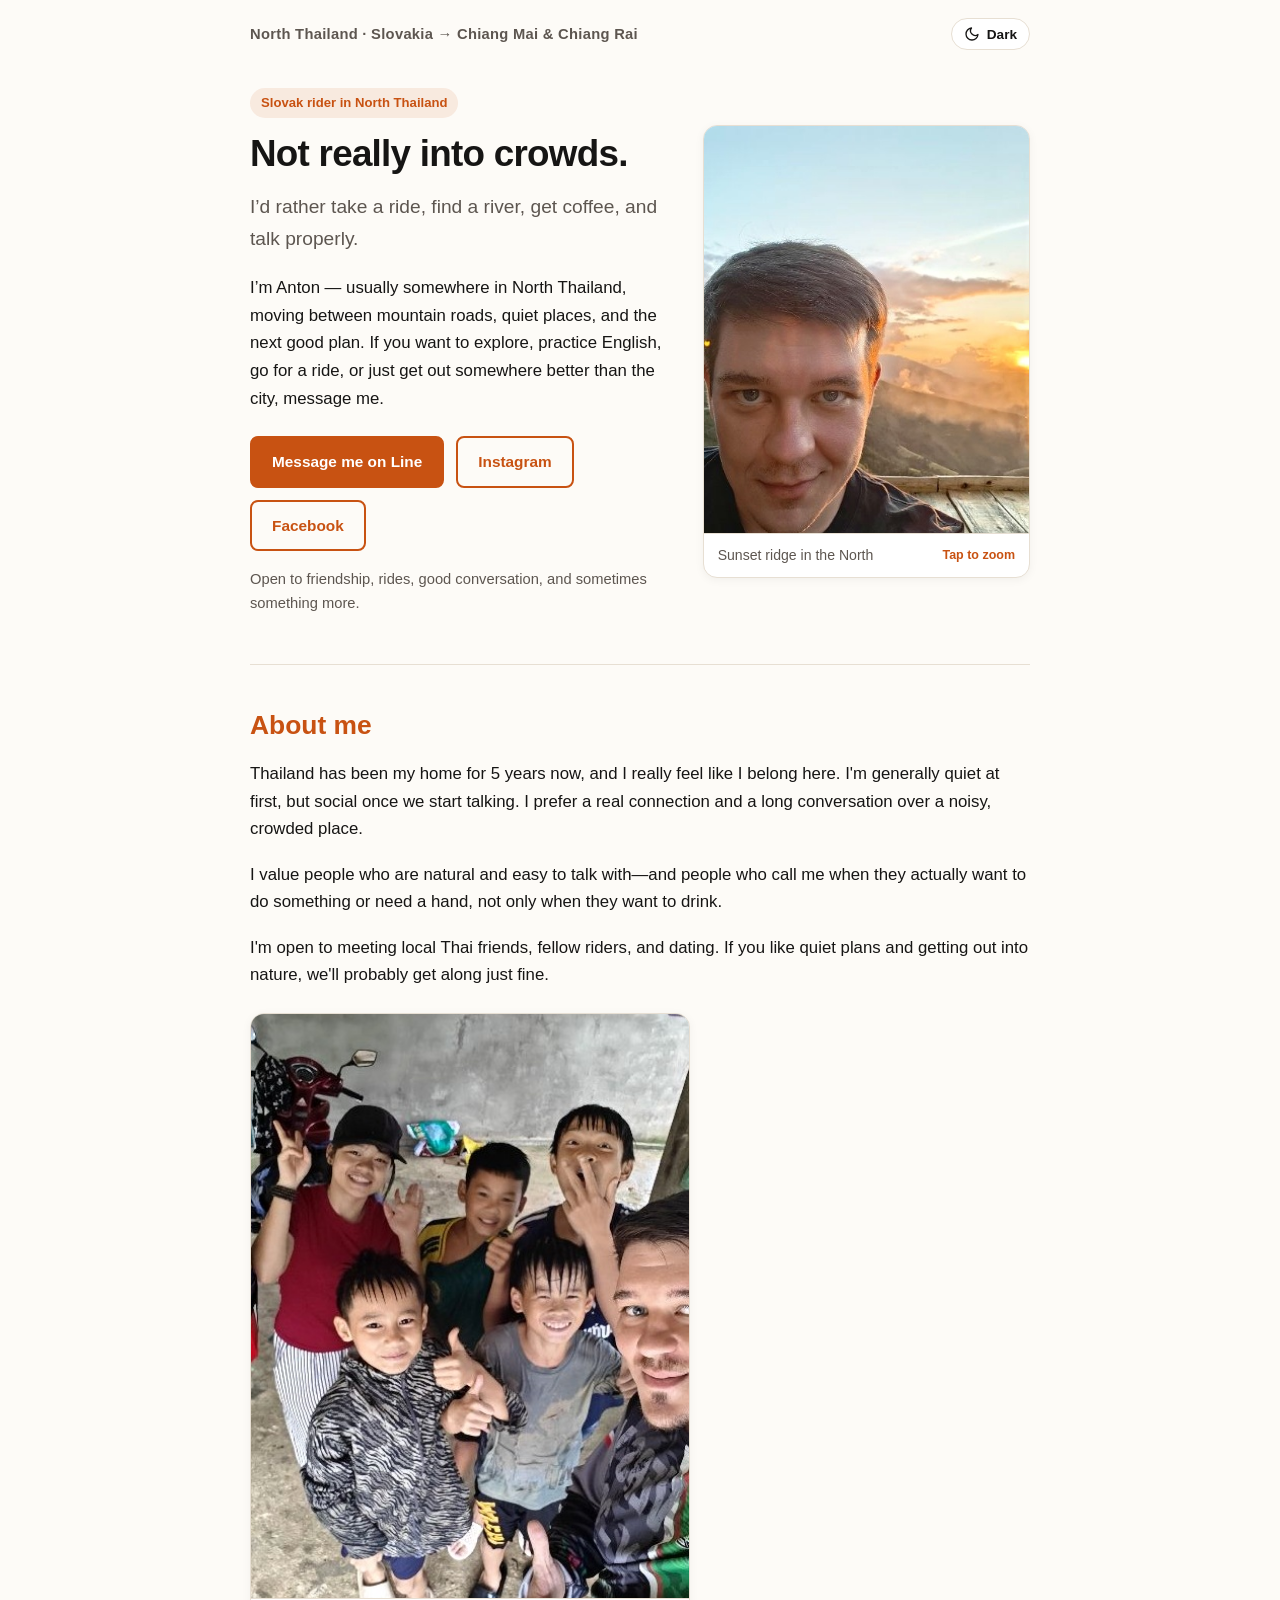
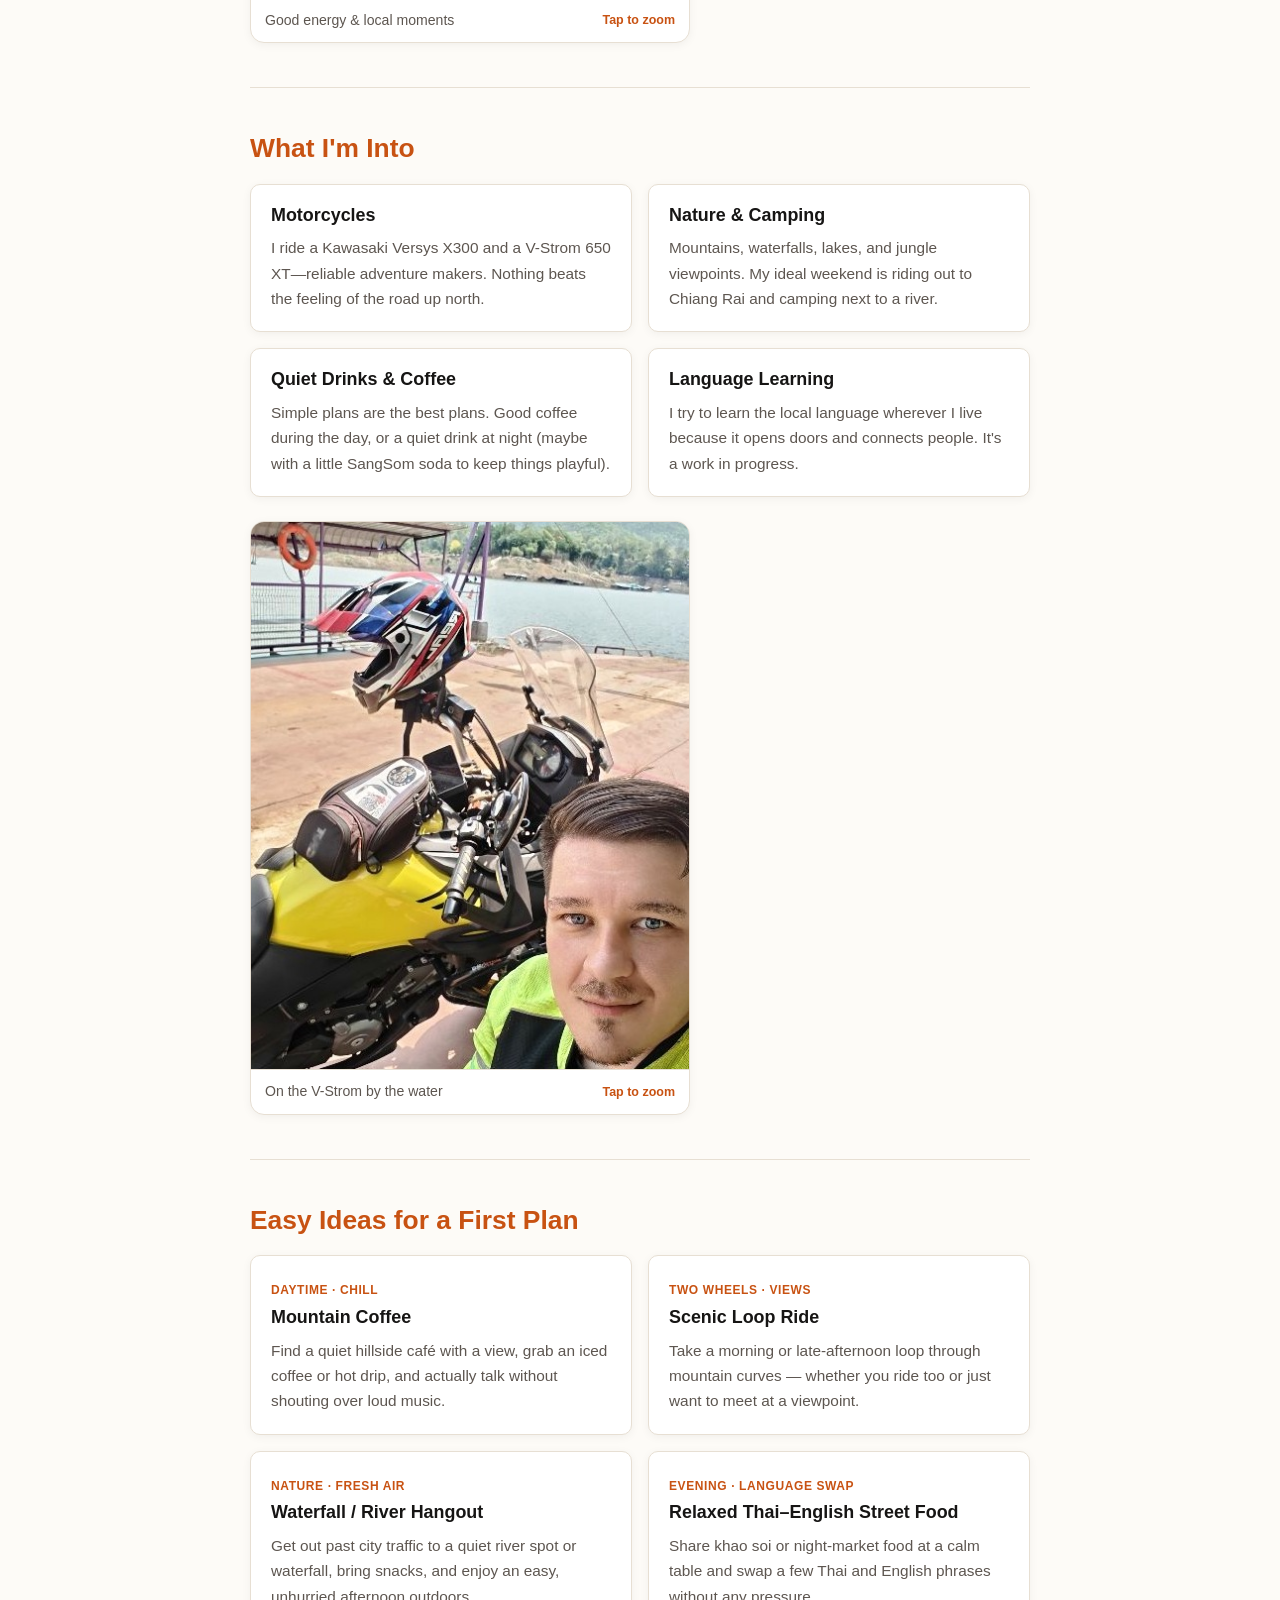
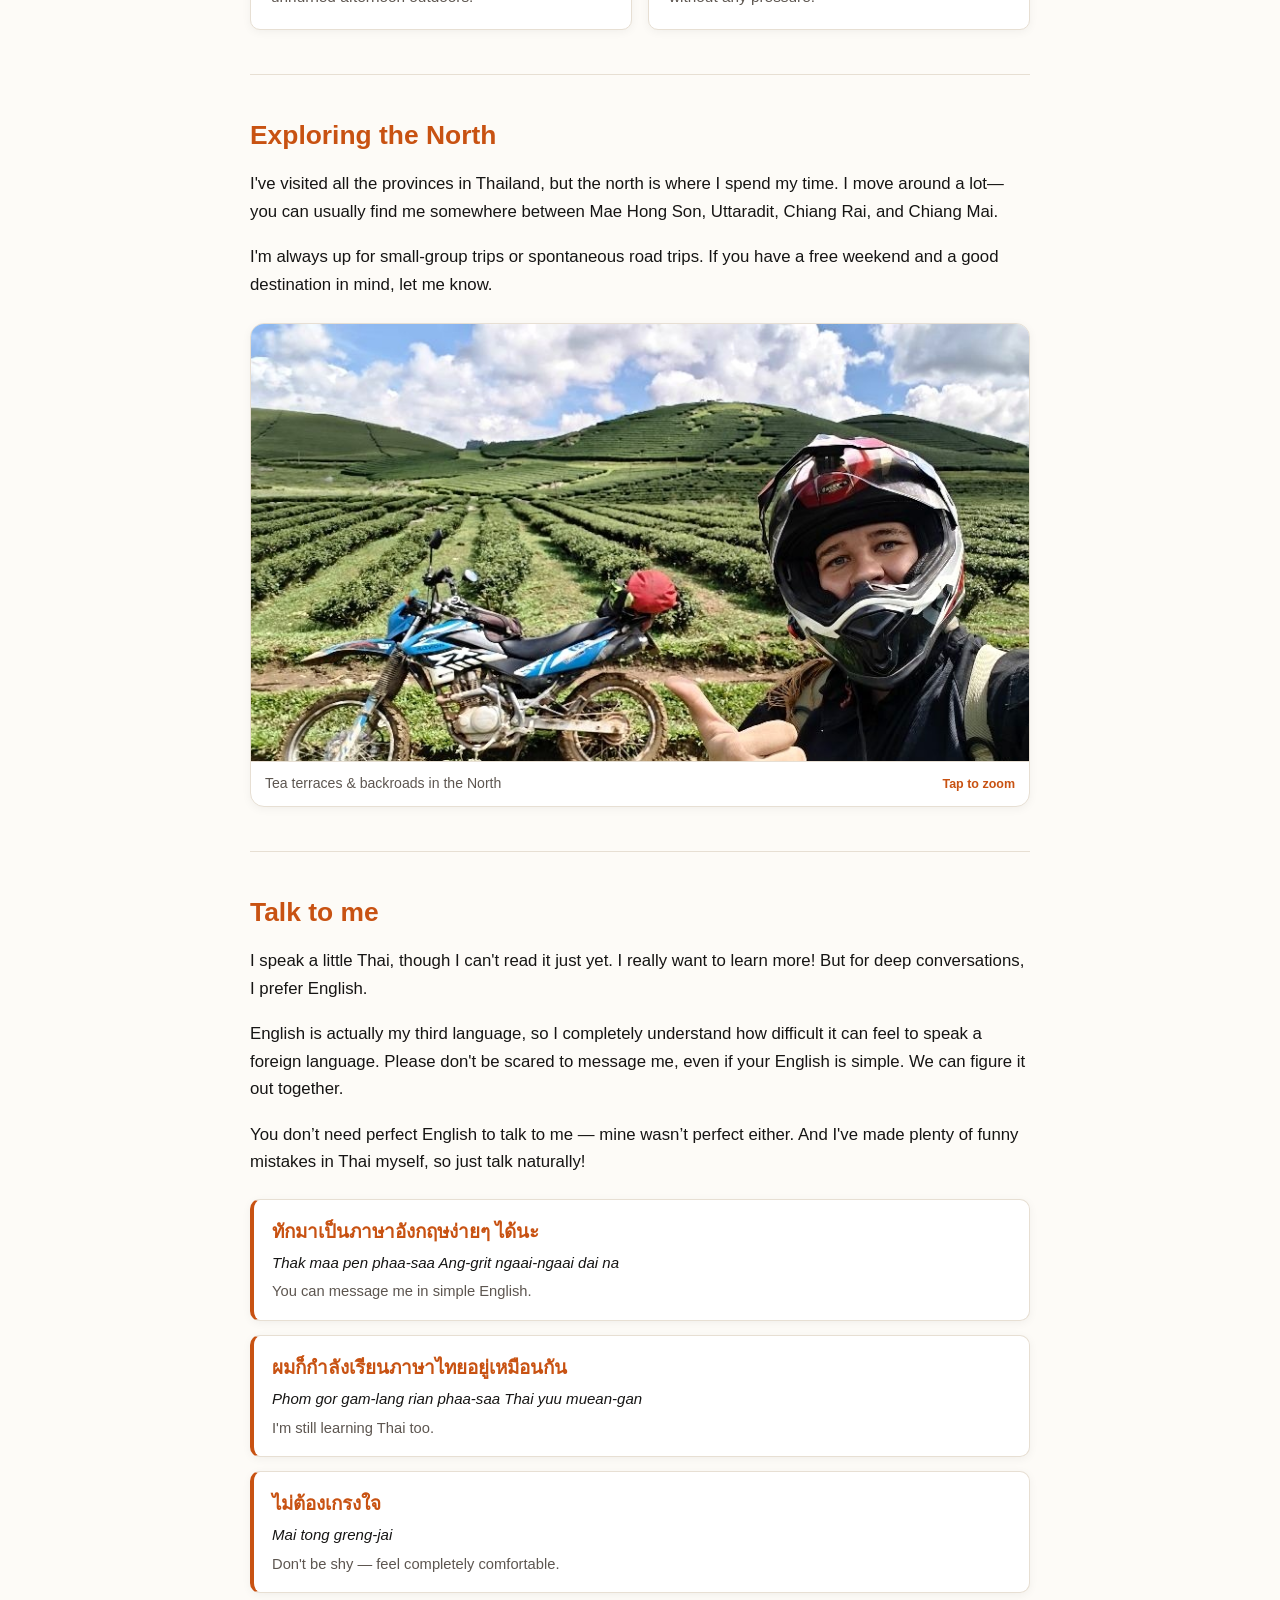
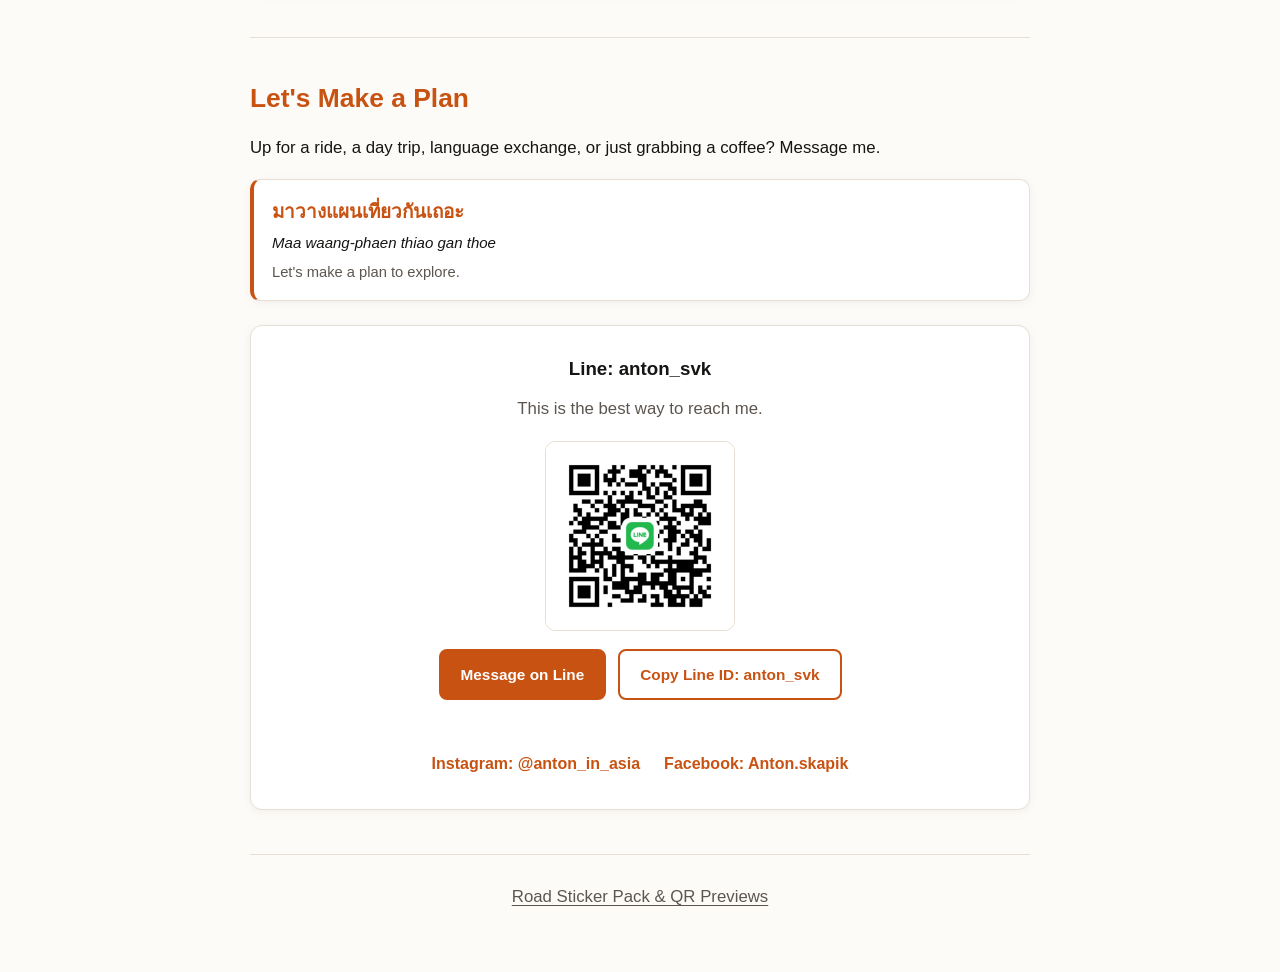
==== commit b792ee35: "feat(site): audit repo, upgrade CV & journey, add apps beta showcase & QR stickers - Clean 7 stray r" ====
--- a/journey/index.html
+++ b/journey/index.html
@@ -3,27 +3,33 @@
 <head>
     <meta charset="UTF-8">
     <meta name="viewport" content="width=device-width, initial-scale=1.0">
+    <meta name="robots" content="noindex, nofollow, noarchive">
     <title>Anton | Let's explore together</title>
     <meta name="description" content="I spend my time between roads, mountains, and the next good plan in North Thailand. Let's explore.">
+    <link rel="icon" type="image/svg+xml" href="data:image/svg+xml,%3Csvg xmlns='http://www.w3.org/2000/svg' viewBox='0 0 64 64'%3E%3Crect width='64' height='64' rx='14' fill='%23c85212'/%3E%3Cpath d='M10 48 L26 22 L36 36 L44 26 L54 48 Z' fill='%23fdfbf7'/%3E%3Ccircle cx='46' cy='17' r='5' fill='%23fdfbf7'/%3E%3C/svg%3E">
     <style>
         :root {
             --bg-color: #fdfbf7;
-            --text-color: #2c2c2c;
-            --text-muted: #6b6b6b;
-            --accent-color: #d35400; /* Warm terracotta */
-            --accent-hover: #e67e22;
+            --text-color: #161514;
+            --text-muted: #5d5650;
+            --accent-color: #c85212;
+            --accent-hover: #a7420d;
+            --accent-soft: rgba(200, 82, 18, 0.1);
             --card-bg: #ffffff;
-            --border-color: #eae5d9;
+            --border-color: #e7dfd3;
+            --shadow-sm: 0 2px 10px rgba(22, 21, 20, 0.05);
         }
 
         [data-theme="dark"] {
-            --bg-color: #1a1a1a;
-            --text-color: #e8e8e8;
-            --text-muted: #a0a0a0;
-            --accent-color: #e67e22;
-            --accent-hover: #d35400;
-            --card-bg: #242424;
-            --border-color: #333333;
+            --bg-color: #161514;
+            --text-color: #f4efe8;
+            --text-muted: #b1a89f;
+            --accent-color: #e87a35;
+            --accent-hover: #f29152;
+            --accent-soft: rgba(232, 122, 53, 0.14);
+            --card-bg: #201e1c;
+            --border-color: #34302c;
+            --shadow-sm: 0 4px 14px rgba(0, 0, 0, 0.35);
         }
 
         * {
@@ -36,12 +42,12 @@
             font-family: -apple-system, BlinkMacSystemFont, "Segoe UI", Roboto, Helvetica, Arial, sans-serif;
             background-color: var(--bg-color);
             color: var(--text-color);
-            line-height: 1.6;
-            transition: background-color 0.3s ease, color 0.3s ease;
+            line-height: 1.65;
+            transition: background-color 0.25s ease, color 0.25s ease;
         }
 
         .container {
-            max-width: 700px;
+            max-width: 820px;
             margin: 0 auto;
             padding: 0 20px;
         }
@@ -49,112 +55,238 @@
         /* Nav & Toggle */
         nav {
             display: flex;
-            justify-content: flex-end;
-            padding: 20px 0;
+            align-items: center;
+            justify-content: space-between;
+            padding: 18px 0;
+        }
+
+        .nav-brand {
+            font-size: 0.92rem;
+            font-weight: 600;
+            color: var(--text-muted);
+            letter-spacing: 0.02em;
         }
 
         .theme-toggle {
-            background: none;
-            border: none;
+            background: var(--card-bg);
+            border: 1px solid var(--border-color);
             cursor: pointer;
             color: var(--text-color);
-            font-size: 1.2rem;
-            padding: 8px;
-            border-radius: 50%;
-            transition: background-color 0.3s ease;
+            padding: 7px 12px;
+            border-radius: 999px;
+            display: inline-flex;
+            align-items: center;
+            gap: 7px;
+            font-size: 0.85rem;
+            font-weight: 600;
+            transition: background-color 0.2s ease, border-color 0.2s ease;
         }
 
         .theme-toggle:hover {
-            background-color: var(--border-color);
+            border-color: var(--accent-color);
+        }
+
+        .theme-icon {
+            display: inline-flex;
+            align-items: center;
+            line-height: 0;
         }
 
         /* Typography */
         h1, h2, h3 {
+            font-weight: 700;
+            line-height: 1.22;
+            margin-bottom: 0.9rem;
+        }
+
+        h1 {
+            font-size: 2.3rem;
+            letter-spacing: -0.02em;
+        }
+
+        h2 {
+            font-size: 1.65rem;
+            margin-bottom: 1.2rem;
+            color: var(--accent-color);
+        }
+
+        p {
+            margin-bottom: 1.1rem;
+            font-size: 1.05rem;
+        }
+
+        a {
+            color: var(--accent-color);
+            text-decoration: none;
+        }
+
+        a:hover {
+            text-decoration: underline;
+        }
+
+        /* Hero Split Grid */
+        .hero {
+            padding: 20px 0 48px;
+            border-bottom: 1px solid var(--border-color);
+        }
+
+        .hero-grid {
+            display: grid;
+            grid-template-columns: 1fr;
+            gap: 28px;
+            align-items: center;
+        }
+
+        @media (min-width: 720px) {
+            .hero-grid {
+                grid-template-columns: 1.12fr 0.88fr;
+                gap: 36px;
+            }
+        }
+
+        .hero-badge {
+            display: inline-block;
+            padding: 4px 11px;
+            border-radius: 999px;
+            background-color: var(--accent-soft);
+            color: var(--accent-color);
+            font-size: 0.82rem;
             font-weight: 600;
-            line-height: 1.2;
-            margin-bottom: 1rem;
-        }
-
-        h1 {
-            font-size: 2.2rem;
-            margin-bottom: 0.8rem;
-        }
-
-        h2 {
-            font-size: 1.75rem;
-            margin-top: 3rem;
-            margin-bottom: 1.5rem;
-            color: var(--accent-color);
-        }
-
-        p {
+            margin-bottom: 0.9rem;
+        }
+
+        .hero-subtitle {
+            font-size: 1.2rem;
+            color: var(--text-muted);
             margin-bottom: 1.2rem;
-            font-size: 1.1rem;
-        }
-
-        .thai-text {
-            color: var(--accent-color);
-            font-style: italic;
-            font-size: 1rem;
+        }
+
+        .hero-note {
+            font-size: 0.92rem;
+            color: var(--text-muted);
+            margin-top: 1rem;
+            margin-bottom: 0;
+        }
+
+        /* Photo Figures & Lightbox Trigger */
+        .photo-figure {
+            margin: 1.5rem 0 0;
+            background-color: var(--card-bg);
+            border: 1px solid var(--border-color);
+            border-radius: 14px;
+            overflow: hidden;
+            box-shadow: var(--shadow-sm);
+        }
+
+        .hero-figure {
+            margin: 0;
+        }
+
+        .photo-figure.framed-narrow {
+            max-width: 440px;
+        }
+
+        .photo-trigger {
             display: block;
-            margin-top: -0.5rem;
-            margin-bottom: 1.2rem;
-        }
-
-        /* Hero */
-        .hero {
-            padding: 40px 0 60px 0;
-            text-align: left;
-        }
-
-        .hero-image {
             width: 100%;
-            max-height: 500px;
-            border-radius: 12px;
+            border: 0;
+            padding: 0;
+            background: transparent;
+            cursor: zoom-in;
+            position: relative;
+        }
+
+        .photo-trigger:focus-visible {
+            outline: 2px solid var(--accent-color);
+            outline-offset: -2px;
+        }
+
+        .photo-figure img {
+            display: block;
+            width: 100%;
+            height: auto;
             object-fit: cover;
-            object-position: center 20%;
-            margin-bottom: 2rem;
-            background-color: var(--border-color);
-        }
-
-        .hero-subtitle {
-            font-size: 1.25rem;
+            transition: transform 0.3s ease;
+        }
+
+        .photo-trigger:hover img {
+            transform: scale(1.015);
+        }
+
+        .img-hero {
+            aspect-ratio: 4 / 5;
+            object-position: center 35%;
+        }
+
+        .img-kids {
+            aspect-ratio: 3 / 4;
+            object-position: center 48%;
+        }
+
+        .img-bike {
+            aspect-ratio: 4 / 5;
+            object-position: center 50%;
+        }
+
+        .img-wide {
+            aspect-ratio: 16 / 9;
+            object-position: center;
+        }
+
+        .photo-figure figcaption {
+            padding: 10px 14px;
+            font-size: 0.88rem;
             color: var(--text-muted);
-            margin-bottom: 2rem;
-        }
-
-        /* Buttons & Links */
+            border-top: 1px solid var(--border-color);
+            display: flex;
+            justify-content: space-between;
+            align-items: center;
+            gap: 10px;
+        }
+
+        .zoom-hint {
+            font-size: 0.78rem;
+            font-weight: 600;
+            color: var(--accent-color);
+            white-space: nowrap;
+        }
+
+        /* Buttons */
         .btn {
             display: inline-flex;
             align-items: center;
             justify-content: center;
-            padding: 12px 24px;
+            gap: 8px;
+            padding: 11px 20px;
             background-color: var(--accent-color);
             color: #ffffff;
             text-decoration: none;
-            border-radius: 6px;
+            border: 2px solid var(--accent-color);
+            border-radius: 8px;
             font-weight: 600;
-            transition: background-color 0.2s ease;
-            text-align: center;
+            font-size: 0.96rem;
+            cursor: pointer;
+            transition: background-color 0.2s ease, border-color 0.2s ease, color 0.2s ease;
         }
 
         [data-theme="dark"] .btn {
-            color: #1a1a1a;
-        }
-
-        [data-theme="dark"] .btn:hover {
-            color: #1a1a1a;
+            color: #161514;
         }
 
         .btn:hover {
             background-color: var(--accent-hover);
+            border-color: var(--accent-hover);
             color: #ffffff;
+            text-decoration: none;
+        }
+
+        [data-theme="dark"] .btn:hover {
+            color: #161514;
         }
 
         .btn-outline {
             background-color: transparent;
             color: var(--accent-color);
-            border: 2px solid var(--accent-color);
         }
 
         [data-theme="dark"] .btn-outline {
@@ -167,41 +299,31 @@
         }
 
         [data-theme="dark"] .btn-outline:hover {
-            color: #1a1a1a;
+            color: #161514;
         }
 
         .cta-group {
             display: flex;
-            gap: 15px;
+            gap: 12px;
             flex-wrap: wrap;
-            margin-top: 2rem;
-        }
-
-        a {
-            color: var(--accent-color);
-            text-decoration: none;
-        }
-
-        a:hover {
-            text-decoration: underline;
+            margin-top: 1.5rem;
         }
 
         /* Sections */
         section {
-            padding: 40px 0;
+            padding: 44px 0;
             border-bottom: 1px solid var(--border-color);
         }
 
-        section:last-child {
+        section:last-of-type {
             border-bottom: none;
-            padding-bottom: 80px;
-        }
-
-        /* Cards for 'What I'm into' */
+        }
+
+        /* 2-col Cards */
         .cards {
             display: grid;
             grid-template-columns: 1fr;
-            gap: 20px;
+            gap: 16px;
         }
 
         @media (min-width: 600px) {
@@ -213,45 +335,113 @@
         .card {
             background-color: var(--card-bg);
             border: 1px solid var(--border-color);
-            padding: 24px;
-            border-radius: 8px;
+            padding: 20px;
+            border-radius: 10px;
+            box-shadow: var(--shadow-sm);
         }
 
         .card h3 {
-            font-size: 1.2rem;
-            margin-bottom: 0.8rem;
+            font-size: 1.12rem;
+            margin-bottom: 0.55rem;
         }
 
         .card p {
-            font-size: 1rem;
+            font-size: 0.96rem;
             margin-bottom: 0;
             color: var(--text-muted);
+        }
+
+        .plan-tag {
+            display: inline-block;
+            font-size: 0.75rem;
+            font-weight: 700;
+            text-transform: uppercase;
+            letter-spacing: 0.05em;
+            color: var(--accent-color);
+            margin-bottom: 6px;
+        }
+
+        /* Bilingual Phrase Cards */
+        .phrase-grid {
+            display: grid;
+            grid-template-columns: 1fr;
+            gap: 14px;
+            margin-top: 1.4rem;
+        }
+
+        .phrase-card {
+            background-color: var(--card-bg);
+            border: 1px solid var(--border-color);
+            border-left: 4px solid var(--accent-color);
+            border-radius: 10px;
+            padding: 16px 18px;
+            box-shadow: var(--shadow-sm);
+        }
+
+        .phrase-thai {
+            font-size: 1.18rem;
+            font-weight: 700;
+            color: var(--accent-color);
+            margin-bottom: 4px;
+        }
+
+        .phrase-phonetic {
+            font-size: 0.94rem;
+            font-style: italic;
+            color: var(--text-color);
+            margin-bottom: 4px;
+        }
+
+        .phrase-en {
+            font-size: 0.92rem;
+            color: var(--text-muted);
+            margin-bottom: 0;
         }
 
         /* Contact Section */
         .contact-box {
             background-color: var(--card-bg);
             border: 1px solid var(--border-color);
-            padding: 40px 20px;
-            border-radius: 8px;
+            padding: 32px 22px;
+            border-radius: 12px;
             text-align: center;
+            box-shadow: var(--shadow-sm);
+            margin-top: 1.5rem;
         }
 
         .qr-code {
-            max-width: 180px;
+            max-width: 190px;
             width: 100%;
-            border-radius: 8px;
-            margin: 20px auto;
+            height: auto;
+            border-radius: 10px;
+            margin: 18px auto;
             display: block;
             border: 1px solid var(--border-color);
         }
 
+        .contact-actions {
+            display: flex;
+            justify-content: center;
+            flex-wrap: wrap;
+            gap: 12px;
+            margin-top: 12px;
+        }
+
+        .copy-status {
+            min-height: 1.3em;
+            font-size: 0.88rem;
+            font-weight: 600;
+            color: var(--accent-color);
+            margin-top: 10px;
+            margin-bottom: 0;
+        }
+
         .social-links {
-            margin-top: 25px;
+            margin-top: 22px;
             display: flex;
             flex-direction: column;
             align-items: center;
-            gap: 12px;
+            gap: 10px;
         }
 
         @media (min-width: 500px) {
@@ -263,31 +453,129 @@
         }
 
         .social-links a {
-            font-weight: 500;
+            font-weight: 600;
+        }
+
+        /* Discreet Footer */
+        .journey-footer {
+            padding: 28px 0 44px;
+            text-align: center;
+            color: var(--text-muted);
+            font-size: 0.88rem;
+            border-top: 1px solid var(--border-color);
+        }
+
+        .journey-footer a {
+            color: var(--text-muted);
+            text-decoration: underline;
+            text-underline-offset: 3px;
+        }
+
+        .journey-footer a:hover {
+            color: var(--accent-color);
+        }
+
+        /* Lightbox Modal */
+        .lightbox {
+            position: fixed;
+            inset: 0;
+            z-index: 100;
+            background-color: rgba(12, 11, 10, 0.9);
+            display: none;
+            align-items: center;
+            justify-content: center;
+            padding: 20px;
+        }
+
+        .lightbox.is-open {
+            display: flex;
+        }
+
+        .lightbox-inner {
+            position: relative;
+            max-width: 92vw;
+            max-height: 90vh;
+            display: flex;
+            flex-direction: column;
+            align-items: center;
+            gap: 12px;
+        }
+
+        .lightbox-img {
+            max-width: 100%;
+            max-height: 80vh;
+            width: auto;
+            height: auto;
+            border-radius: 10px;
+            object-fit: contain;
+            background-color: #161514;
+        }
+
+        .lightbox-caption {
+            color: #f4efe8;
+            font-size: 0.95rem;
+            text-align: center;
+        }
+
+        .lightbox-close {
+            position: absolute;
+            top: -12px;
+            right: -12px;
+            width: 36px;
+            height: 36px;
+            border-radius: 50%;
+            border: 1px solid rgba(255, 255, 255, 0.3);
+            background-color: #161514;
+            color: #ffffff;
+            font-size: 1.3rem;
+            line-height: 1;
+            cursor: pointer;
+            display: inline-flex;
+            align-items: center;
+            justify-content: center;
+        }
+
+        .lightbox-close:hover {
+            background-color: var(--accent-color);
         }
     </style>
 </head>
 <body>
     <div class="container">
-        <nav>
-            <button class="theme-toggle" id="theme-toggle" aria-label="Toggle dark mode">
-                <svg width="24" height="24" viewBox="0 0 24 24" fill="none" stroke="currentColor" stroke-width="2" stroke-linecap="round" stroke-linejoin="round" class="moon-icon"><path d="M21 12.79A9 9 0 1 1 11.21 3 7 7 0 0 0 21 12.79z"></path></svg>
+        <nav aria-label="Theme switcher">
+            <span class="nav-brand">North Thailand · Slovakia → Chiang Mai &amp; Chiang Rai</span>
+            <button class="theme-toggle" id="theme-toggle" type="button" aria-label="Toggle color theme">
+                <span class="theme-icon" aria-hidden="true"></span>
+                <span class="theme-label">Dark</span>
             </button>
         </nav>
 
         <main>
             <!-- 1. Hero -->
             <section class="hero">
-                <img src="32409d59.jpg" alt="Anton exploring North Thailand" class="hero-image">
-                <h1>Not really into crowds.</h1>
-                <p class="hero-subtitle">I’d rather take a ride, find a river, get coffee, and talk properly.</p>
-                <p>I’m Anton — usually somewhere in North Thailand, moving between mountain roads, quiet places, and the next good plan. If you want to explore, practice English, go for a ride, or just get out somewhere better than the city, message me.</p>
-                <div class="cta-group">
-                    <a href="https://line.me/ti/p/~anton_svk" class="btn" target="_blank" rel="noopener noreferrer">Message me on Line</a>
-                    <a href="https://instagram.com/anton_in_asia" class="btn btn-outline" target="_blank" rel="noopener noreferrer">Instagram</a>
-                    <a href="https://facebook.com/Anton.skapik" class="btn btn-outline" target="_blank" rel="noopener noreferrer">Facebook</a>
+                <div class="hero-grid">
+                    <div class="hero-copy">
+                        <span class="hero-badge">Slovak rider in North Thailand</span>
+                        <h1>Not really into crowds.</h1>
+                        <p class="hero-subtitle">I’d rather take a ride, find a river, get coffee, and talk properly.</p>
+                        <p>I’m Anton — usually somewhere in North Thailand, moving between mountain roads, quiet places, and the next good plan. If you want to explore, practice English, go for a ride, or just get out somewhere better than the city, message me.</p>
+                        <div class="cta-group">
+                            <a href="https://line.me/ti/p/~anton_svk" class="btn" target="_blank" rel="noopener noreferrer">Message me on Line</a>
+                            <a href="https://instagram.com/anton_in_asia" class="btn btn-outline" target="_blank" rel="noopener noreferrer">Instagram</a>
+                            <a href="https://facebook.com/Anton.skapik" class="btn btn-outline" target="_blank" rel="noopener noreferrer">Facebook</a>
+                        </div>
+                        <p class="hero-note">Open to friendship, rides, good conversation, and sometimes something more.</p>
+                    </div>
+                    <figure class="photo-figure hero-figure">
+                        <button type="button" class="photo-trigger" data-lightbox-src="32409d59.jpg" data-lightbox-caption="Golden hour in the northern hills — quiet viewpoints beat crowded streets." aria-label="Enlarge photo: Anton at golden hour in North Thailand">
+                            <img src="32409d59.jpg" alt="Anton at a mountain sunset viewpoint in North Thailand" width="422" height="770" class="img-hero">
+                        </button>
+                        <figcaption>
+                            <span>Sunset ridge in the North</span>
+                            <span class="zoom-hint">Tap to zoom</span>
+                        </figcaption>
+                    </figure>
                 </div>
-                <p style="font-size: 0.9rem; color: var(--text-muted); margin-top: 1rem;">Open to friendship, rides, good conversation, and sometimes something more.</p>
             </section>
 
             <!-- 2. About / vibe -->
@@ -296,7 +584,15 @@
                 <p>Thailand has been my home for 5 years now, and I really feel like I belong here. I'm generally quiet at first, but social once we start talking. I prefer a real connection and a long conversation over a noisy, crowded place.</p>
                 <p>I value people who are natural and easy to talk with—and people who call me when they actually want to do something or need a hand, not only when they want to drink.</p>
                 <p>I'm open to meeting local Thai friends, fellow riders, and dating. If you like quiet plans and getting out into nature, we'll probably get along just fine.</p>
-                <img src="a9fad962.jpg" alt="Anton with local kids" style="width: 100%; max-height: 500px; border-radius: 8px; margin-top: 1.5rem; object-fit: cover; object-position: center top;">
+                <figure class="photo-figure framed-narrow">
+                    <button type="button" class="photo-trigger" data-lightbox-src="a9fad962.jpg" data-lightbox-caption="Teaching and volunteering stops along the way — always up for genuine moments." aria-label="Enlarge photo: Anton smiling with local kids">
+                        <img src="a9fad962.jpg" alt="Anton smiling with five local kids" width="432" height="760" loading="lazy" class="img-kids">
+                    </button>
+                    <figcaption>
+                        <span>Good energy &amp; local moments</span>
+                        <span class="zoom-hint">Tap to zoom</span>
+                    </figcaption>
+                </figure>
             </section>
 
             <!-- 3. What I'm into -->
@@ -308,11 +604,11 @@
                         <p>I ride a Kawasaki Versys X300 and a V-Strom 650 XT—reliable adventure makers. Nothing beats the feeling of the road up north.</p>
                     </div>
                     <div class="card">
-                        <h3>Nature & Camping</h3>
+                        <h3>Nature &amp; Camping</h3>
                         <p>Mountains, waterfalls, lakes, and jungle viewpoints. My ideal weekend is riding out to Chiang Rai and camping next to a river.</p>
                     </div>
                     <div class="card">
-                        <h3>Quiet Drinks & Coffee</h3>
+                        <h3>Quiet Drinks &amp; Coffee</h3>
                         <p>Simple plans are the best plans. Good coffee during the day, or a quiet drink at night (maybe with a little SangSom soda to keep things playful).</p>
                     </div>
                     <div class="card">
@@ -320,43 +616,105 @@
                         <p>I try to learn the local language wherever I live because it opens doors and connects people. It's a work in progress.</p>
                     </div>
                 </div>
-                <img src="44caabcc.jpg" alt="Anton with motorbike" style="width: 100%; max-height: 500px; border-radius: 8px; margin-top: 2rem; object-fit: cover; object-position: center;">
+                <figure class="photo-figure framed-narrow">
+                    <button type="button" class="photo-trigger" data-lightbox-src="44caabcc.jpg" data-lightbox-caption="Lake ferry stop with the yellow V-Strom and riding helmet." aria-label="Enlarge photo: Anton with his V-Strom motorbike and helmet">
+                        <img src="44caabcc.jpg" alt="Anton with yellow V-Strom motorbike and helmet by a northern lake" width="442" height="790" loading="lazy" class="img-bike">
+                    </button>
+                    <figcaption>
+                        <span>On the V-Strom by the water</span>
+                        <span class="zoom-hint">Tap to zoom</span>
+                    </figcaption>
+                </figure>
             </section>
 
-            <!-- 4. North Thailand / exploring -->
+            <!-- 4. Easy Ideas for a First Plan -->
+            <section id="first-plan">
+                <h2>Easy Ideas for a First Plan</h2>
+                <div class="cards">
+                    <article class="card">
+                        <span class="plan-tag">Daytime · Chill</span>
+                        <h3>Mountain Coffee</h3>
+                        <p>Find a quiet hillside café with a view, grab an iced coffee or hot drip, and actually talk without shouting over loud music.</p>
+                    </article>
+                    <article class="card">
+                        <span class="plan-tag">Two Wheels · Views</span>
+                        <h3>Scenic Loop Ride</h3>
+                        <p>Take a morning or late-afternoon loop through mountain curves — whether you ride too or just want to meet at a viewpoint.</p>
+                    </article>
+                    <article class="card">
+                        <span class="plan-tag">Nature · Fresh Air</span>
+                        <h3>Waterfall / River Hangout</h3>
+                        <p>Get out past city traffic to a quiet river spot or waterfall, bring snacks, and enjoy an easy, unhurried afternoon outdoors.</p>
+                    </article>
+                    <article class="card">
+                        <span class="plan-tag">Evening · Language Swap</span>
+                        <h3>Relaxed Thai–English Street Food</h3>
+                        <p>Share khao soi or night-market food at a calm table and swap a few Thai and English phrases without any pressure.</p>
+                    </article>
+                </div>
+            </section>
+
+            <!-- 5. North Thailand / exploring -->
             <section id="exploring">
                 <h2>Exploring the North</h2>
                 <p>I've visited all the provinces in Thailand, but the north is where I spend my time. I move around a lot—you can usually find me somewhere between Mae Hong Son, Uttaradit, Chiang Rai, and Chiang Mai.</p>
                 <p>I'm always up for small-group trips or spontaneous road trips. If you have a free weekend and a good destination in mind, let me know.</p>
-                <img src="e7f54124.jpg" alt="Scenic mountain view" style="width: 100%; border-radius: 8px; margin-top: 1.5rem; object-fit: cover; aspect-ratio: 16/9; object-position: center;">
+                <figure class="photo-figure">
+                    <button type="button" class="photo-trigger" data-lightbox-src="e7f54124.jpg" data-lightbox-caption="Off-road trail through northern tea terraces — the kind of road worth finding." aria-label="Enlarge photo: Anton on a dirt bike in green mountain tea terraces">
+                        <img src="e7f54124.jpg" alt="Anton on a blue dirt bike in green northern tea terraces" width="820" height="452" loading="lazy" class="img-wide">
+                    </button>
+                    <figcaption>
+                        <span>Tea terraces &amp; backroads in the North</span>
+                        <span class="zoom-hint">Tap to zoom</span>
+                    </figcaption>
+                </figure>
             </section>
 
-            <!-- 5. Language / don't be shy -->
+            <!-- 6. Language / don't be shy -->
             <section id="language">
                 <h2>Talk to me</h2>
                 <p>I speak a little Thai, though I can't read it just yet. I really want to learn more! But for deep conversations, I prefer English.</p>
                 <p>English is actually my third language, so I completely understand how difficult it can feel to speak a foreign language. Please don't be scared to message me, even if your English is simple. We can figure it out together.</p>
-                <p>You don’t need perfect English to talk to me — mine wasn’t perfect either.</p>
-                <span class="thai-text">ทักมาเป็นภาษาอังกฤษง่ายๆ ได้นะ (You can message me in simple English)</span>
-
-                <p>I've made plenty of funny mistakes in Thai myself—like confidently saying the wrong thing when trying to compliment someone or say cheers. It happens to the best of us!</p>
-                <span class="thai-text">ผมก็กำลังเรียนภาษาไทยอยู่เหมือนกัน (I'm still learning Thai too)</span>
-
-                <p>Just talk naturally, don't worry about perfect grammar.</p>
-                <span class="thai-text">ไม่ต้องเกรงใจ (Don't be shy)</span>
+                <p>You don’t need perfect English to talk to me — mine wasn’t perfect either. And I've made plenty of funny mistakes in Thai myself, so just talk naturally!</p>
+
+                <div class="phrase-grid">
+                    <div class="phrase-card">
+                        <p class="phrase-thai">ทักมาเป็นภาษาอังกฤษง่ายๆ ได้นะ</p>
+                        <p class="phrase-phonetic">Thak maa pen phaa-saa Ang-grit ngaai-ngaai dai na</p>
+                        <p class="phrase-en">You can message me in simple English.</p>
+                    </div>
+                    <div class="phrase-card">
+                        <p class="phrase-thai">ผมก็กำลังเรียนภาษาไทยอยู่เหมือนกัน</p>
+                        <p class="phrase-phonetic">Phom gor gam-lang rian phaa-saa Thai yuu muean-gan</p>
+                        <p class="phrase-en">I'm still learning Thai too.</p>
+                    </div>
+                    <div class="phrase-card">
+                        <p class="phrase-thai">ไม่ต้องเกรงใจ</p>
+                        <p class="phrase-phonetic">Mai tong greng-jai</p>
+                        <p class="phrase-en">Don't be shy — feel completely comfortable.</p>
+                    </div>
+                </div>
             </section>
 
-            <!-- 6. Contact / make a plan -->
+            <!-- 7. Contact / make a plan -->
             <section id="contact">
                 <h2>Let's Make a Plan</h2>
                 <p>Up for a ride, a day trip, language exchange, or just grabbing a coffee? Message me.</p>
-                <span class="thai-text">มาวางแผนเที่ยวกันเถอะ (Let's make a plan)</span>
+                <div class="phrase-card">
+                    <p class="phrase-thai">มาวางแผนเที่ยวกันเถอะ</p>
+                    <p class="phrase-phonetic">Maa waang-phaen thiao gan thoe</p>
+                    <p class="phrase-en">Let's make a plan to explore.</p>
+                </div>
 
                 <div class="contact-box">
                     <h3>Line: anton_svk</h3>
-                    <p style="color: var(--text-muted); margin-top: 0.5rem;">This is the best way to reach me.</p>
-                    <img src="line_qr.jpg" alt="Anton's Line QR Code" class="qr-code">
-                    <a href="https://line.me/ti/p/~anton_svk" class="btn" target="_blank" rel="noopener noreferrer" style="margin-top: 15px;">Message on Line</a>
+                    <p style="color: var(--text-muted); margin-top: 0.3rem; margin-bottom: 0;">This is the best way to reach me.</p>
+                    <img src="line_qr.jpg" alt="Anton's Line QR Code" width="612" height="612" loading="lazy" class="qr-code">
+                    <div class="contact-actions">
+                        <a href="https://line.me/ti/p/~anton_svk" class="btn" target="_blank" rel="noopener noreferrer">Message on Line</a>
+                        <button type="button" id="copy-line-btn" class="btn btn-outline">Copy Line ID: anton_svk</button>
+                    </div>
+                    <p id="copy-status" class="copy-status" role="status" aria-live="polite"></p>
 
                     <div class="social-links">
                         <a href="https://instagram.com/anton_in_asia" target="_blank" rel="noopener noreferrer">Instagram: @anton_in_asia</a>
@@ -365,28 +723,139 @@
                 </div>
             </section>
         </main>
+
+        <footer class="journey-footer">
+            <p><a href="stickers/">Road Sticker Pack &amp; QR Previews</a></p>
+        </footer>
     </div>
 
+    <!-- Lightbox Modal -->
+    <div id="lightbox" class="lightbox" role="dialog" aria-modal="true" aria-label="Photo preview">
+        <div class="lightbox-inner">
+            <button type="button" id="lightbox-close" class="lightbox-close" aria-label="Close photo preview">&times;</button>
+            <img id="lightbox-img" class="lightbox-img" alt="">
+            <p id="lightbox-caption" class="lightbox-caption"></p>
+        </div>
+    </div>
+
     <script>
-        // Light/Dark mode toggle
-        const themeToggle = document.getElementById('theme-toggle');
-        const htmlElement = document.documentElement;
-
-        // Check for saved user preference
-        const savedTheme = localStorage.getItem('journey-theme');
-        if (savedTheme) {
-            htmlElement.setAttribute('data-theme', savedTheme);
-        } else if (window.matchMedia && window.matchMedia('(prefers-color-scheme: dark)').matches) {
-            htmlElement.setAttribute('data-theme', 'dark');
-        }
-
-        themeToggle.addEventListener('click', () => {
-            const currentTheme = htmlElement.getAttribute('data-theme');
-            const newTheme = currentTheme === 'dark' ? 'light' : 'dark';
-
-            htmlElement.setAttribute('data-theme', newTheme);
-            localStorage.setItem('journey-theme', newTheme);
-        });
+        (function () {
+            const themeToggle = document.getElementById('theme-toggle');
+            const themeIcon = themeToggle.querySelector('.theme-icon');
+            const themeLabel = themeToggle.querySelector('.theme-label');
+            const htmlElement = document.documentElement;
+
+            const MOON_SVG = '<svg width="16" height="16" viewBox="0 0 24 24" fill="none" stroke="currentColor" stroke-width="2" stroke-linecap="round" stroke-linejoin="round"><path d="M21 12.79A9 9 0 1 1 11.21 3 7 7 0 0 0 21 12.79z"></path></svg>';
+            const SUN_SVG = '<svg width="16" height="16" viewBox="0 0 24 24" fill="none" stroke="currentColor" stroke-width="2" stroke-linecap="round" stroke-linejoin="round"><circle cx="12" cy="12" r="5"></circle><line x1="12" y1="1" x2="12" y2="3"></line><line x1="12" y1="21" x2="12" y2="23"></line><line x1="4.22" y1="4.22" x2="5.64" y2="5.64"></line><line x1="18.36" y1="18.36" x2="19.78" y2="19.78"></line><line x1="1" y1="12" x2="3" y2="12"></line><line x1="21" y1="12" x2="23" y2="12"></line><line x1="4.22" y1="19.78" x2="5.64" y2="18.36"></line><line x1="18.36" y1="5.64" x2="19.78" y2="4.22"></line></svg>';
+
+            function applyTheme(theme) {
+                htmlElement.setAttribute('data-theme', theme);
+                if (theme === 'dark') {
+                    themeIcon.innerHTML = SUN_SVG;
+                    themeLabel.textContent = 'Light';
+                    themeToggle.setAttribute('aria-label', 'Switch to light mode');
+                } else {
+                    themeIcon.innerHTML = MOON_SVG;
+                    themeLabel.textContent = 'Dark';
+                    themeToggle.setAttribute('aria-label', 'Switch to dark mode');
+                }
+            }
+
+            const savedTheme = localStorage.getItem('journey-theme');
+            const prefersDark = window.matchMedia && window.matchMedia('(prefers-color-scheme: dark)').matches;
+            applyTheme(savedTheme || (prefersDark ? 'dark' : 'light'));
+
+            themeToggle.addEventListener('click', () => {
+                const nextTheme = htmlElement.getAttribute('data-theme') === 'dark' ? 'light' : 'dark';
+                localStorage.setItem('journey-theme', nextTheme);
+                applyTheme(nextTheme);
+            });
+
+            // 1-tap Copy Line ID
+            const copyBtn = document.getElementById('copy-line-btn');
+            const copyStatus = document.getElementById('copy-status');
+            let copyTimer = null;
+
+            copyBtn.addEventListener('click', async () => {
+                const lineId = 'anton_svk';
+                let copied = false;
+                if (navigator.clipboard && navigator.clipboard.writeText) {
+                    try {
+                        await navigator.clipboard.writeText(lineId);
+                        copied = true;
+                    } catch (_) {
+                        copied = false;
+                    }
+                }
+                if (!copied) {
+                    try {
+                        const tmp = document.createElement('textarea');
+                        tmp.value = lineId;
+                        tmp.setAttribute('readonly', '');
+                        tmp.style.position = 'absolute';
+                        tmp.style.left = '-9999px';
+                        document.body.appendChild(tmp);
+                        tmp.select();
+                        copied = document.execCommand('copy');
+                        document.body.removeChild(tmp);
+                    } catch (_) {
+                        copied = false;
+                    }
+                }
+                if (copied) {
+                    copyBtn.textContent = 'Copied!';
+                    copyStatus.textContent = 'Line ID "anton_svk" copied to clipboard.';
+                } else {
+                    copyBtn.textContent = 'Copied!';
+                    copyStatus.textContent = 'Line ID: anton_svk';
+                }
+                clearTimeout(copyTimer);
+                copyTimer = setTimeout(() => {
+                    copyBtn.textContent = 'Copy Line ID: anton_svk';
+                    copyStatus.textContent = '';
+                }, 2400);
+            });
+
+            // Lightbox Modal
+            const lightbox = document.getElementById('lightbox');
+            const lightboxImg = document.getElementById('lightbox-img');
+            const lightboxCaption = document.getElementById('lightbox-caption');
+            const lightboxClose = document.getElementById('lightbox-close');
+            let lastTrigger = null;
+
+            function openLightbox(trigger) {
+                lastTrigger = trigger;
+                const img = trigger.querySelector('img');
+                lightboxImg.src = trigger.dataset.lightboxSrc;
+                lightboxImg.alt = img ? img.alt : '';
+                lightboxCaption.textContent = trigger.dataset.lightboxCaption || '';
+                lightbox.classList.add('is-open');
+                lightboxClose.focus();
+            }
+
+            function closeLightbox() {
+                lightbox.classList.remove('is-open');
+                lightboxImg.removeAttribute('src');
+                if (lastTrigger) {
+                    lastTrigger.focus();
+                    lastTrigger = null;
+                }
+            }
+
+            document.querySelectorAll('.photo-trigger').forEach((btn) => {
+                btn.addEventListener('click', () => openLightbox(btn));
+            });
+
+            lightboxClose.addEventListener('click', closeLightbox);
+            lightbox.addEventListener('click', (e) => {
+                if (e.target === lightbox) closeLightbox();
+            });
+            document.addEventListener('keydown', (e) => {
+                if (e.key === 'Escape' && lightbox.classList.contains('is-open')) {
+                    closeLightbox();
+                }
+            });
+        })();
     </script>
 </body>
 </html>
